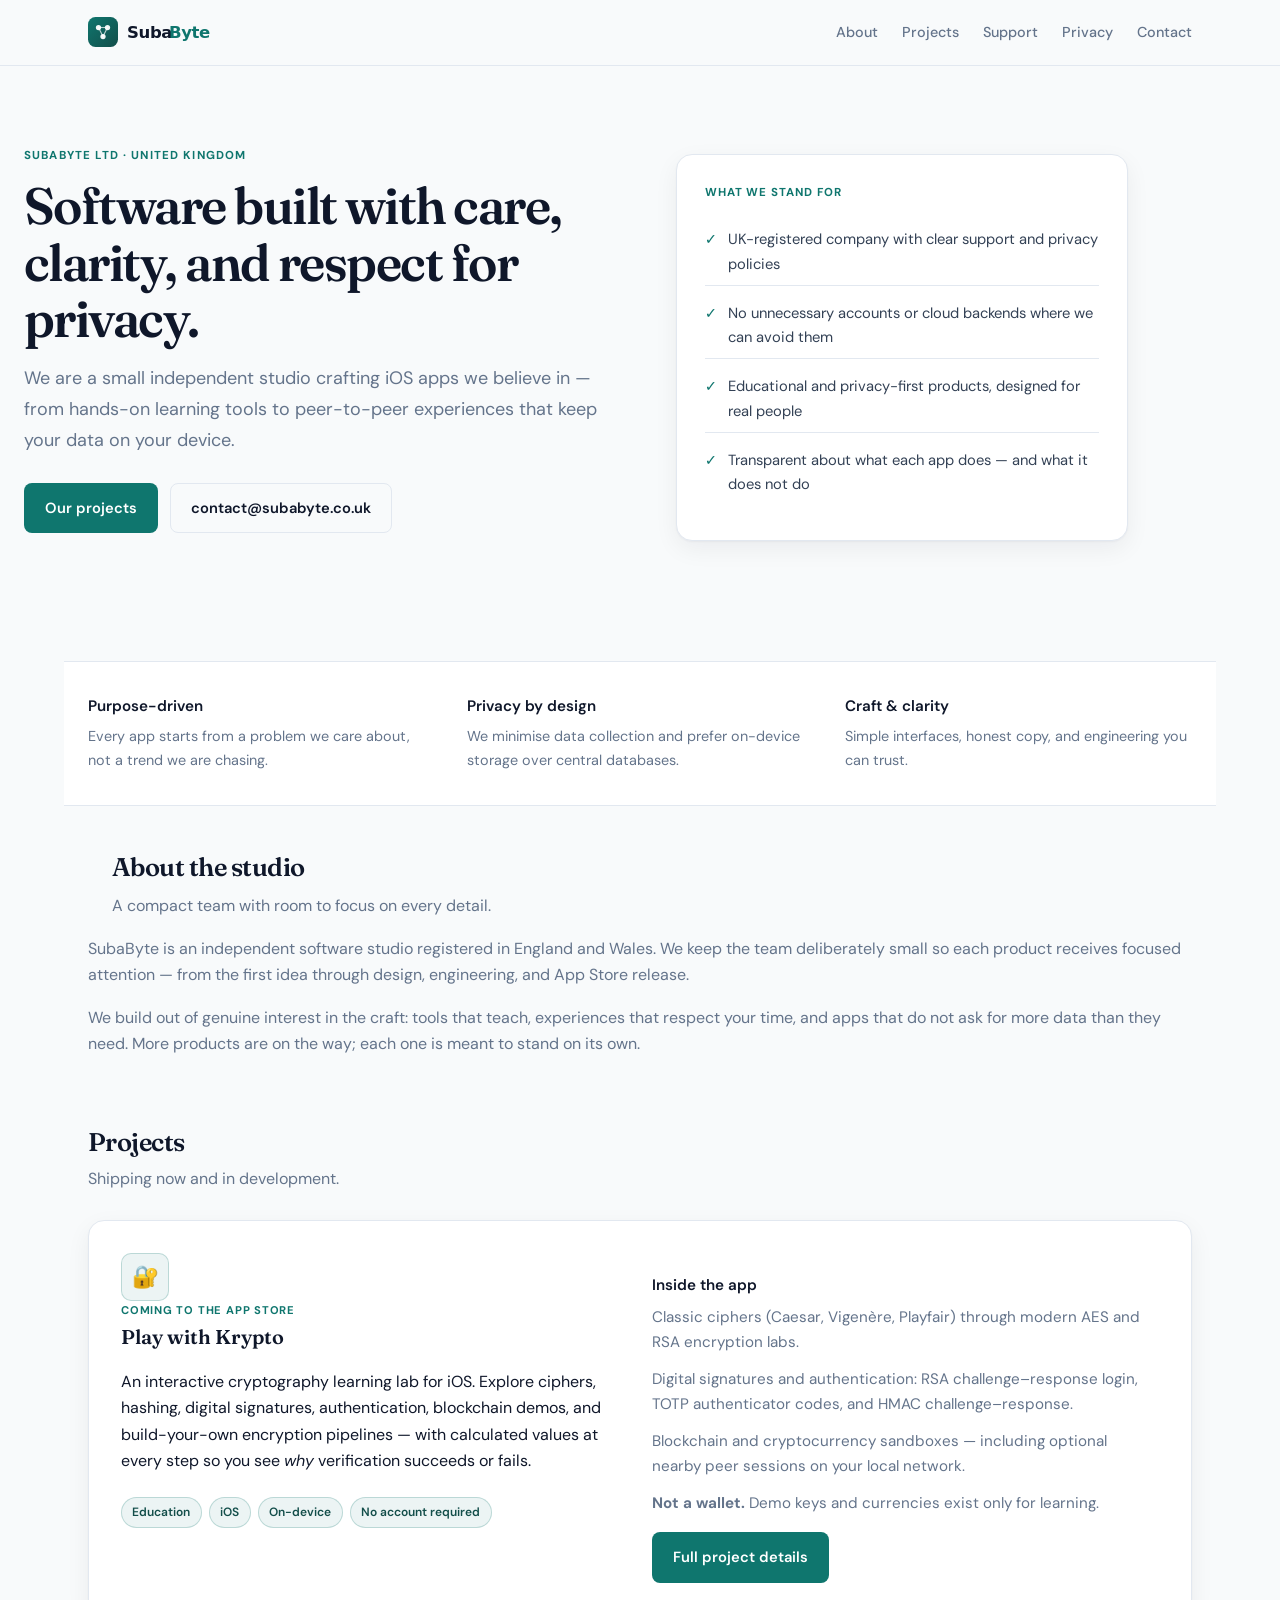
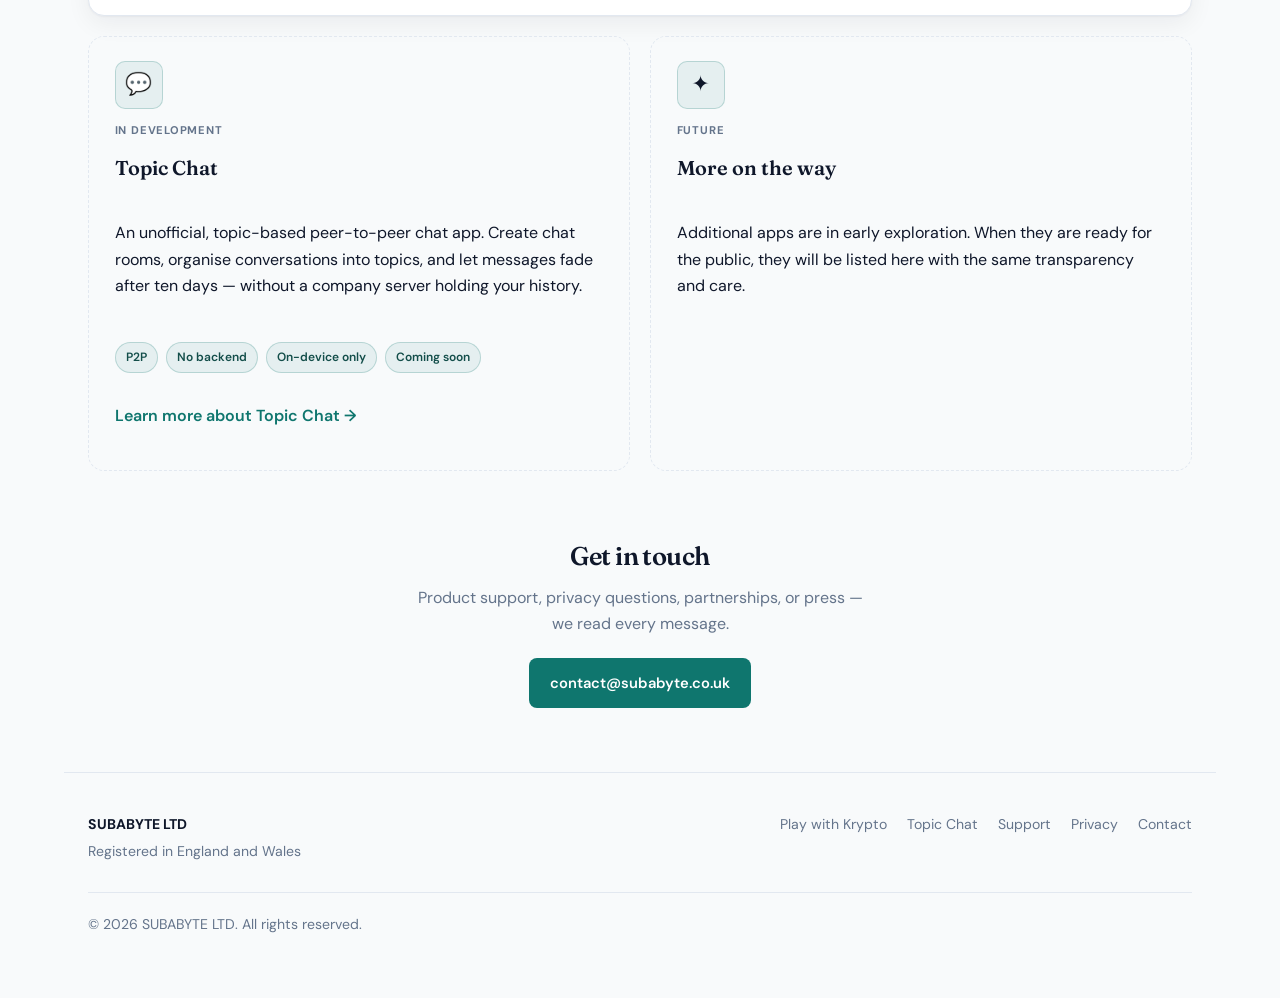
==== index.html @ 20b2b198 "Refresh SubaByte site with logo, template, and project pages. Adds professional branding, expanded P" ====
<!DOCTYPE html>
<html lang="en-GB">
<head>
  <meta charset="utf-8">
  <meta name="viewport" content="width=device-width, initial-scale=1">
  <title>SubaByte — Independent software studio</title>
  <meta name="description" content="SubaByte LTD builds thoughtful iOS apps from the UK — educational cryptography, privacy-first chat, and more.">
  <link rel="icon" href="assets/logo-mark.svg" type="image/svg+xml">
  <link rel="preconnect" href="https://fonts.googleapis.com">
  <link rel="preconnect" href="https://fonts.gstatic.com" crossorigin>
  <link href="https://fonts.googleapis.com/css2?family=DM+Sans:ital,opsz,wght@0,9..40,400;0,9..40,500;0,9..40,600;0,9..40,700;1,9..40,400&family=Fraunces:opsz,wght@9..144,500;9..144,600;9..144,700&display=swap" rel="stylesheet">
  <link rel="stylesheet" href="styles.css">
</head>
<body>
  <header class="site-header">
    <div class="site-header__inner">
      <a class="brand" href="index.html">
        <img src="assets/logo.svg" alt="SubaByte" width="168" height="40">
      </a>
      <nav>
        <a href="#about">About</a>
        <a href="#projects">Projects</a>
        <a href="support.html">Support</a>
        <a href="privacy.html">Privacy</a>
        <a href="mailto:contact@subabyte.co.uk">Contact</a>
      </nav>
    </div>
  </header>

  <main>
    <section class="company-hero">
      <div>
        <p class="eyebrow">SUBABYTE LTD · United Kingdom</p>
        <h1>Software built with care, clarity, and respect for privacy.</h1>
        <p class="lede">
          We are a small independent studio crafting iOS apps we believe in —
          from hands-on learning tools to peer-to-peer experiences that keep
          your data on your device.
        </p>
        <p class="cta-row">
          <a class="button" href="#projects">Our projects</a>
          <a class="button ghost" href="mailto:contact@subabyte.co.uk">contact@subabyte.co.uk</a>
        </p>
      </div>
      <aside class="hero-panel" aria-label="Why SubaByte">
        <p class="hero-panel__title">What we stand for</p>
        <ul class="trust-list">
          <li>UK-registered company with clear support and privacy policies</li>
          <li>No unnecessary accounts or cloud backends where we can avoid them</li>
          <li>Educational and privacy-first products, designed for real people</li>
          <li>Transparent about what each app does — and what it does not do</li>
        </ul>
      </aside>
    </section>

    <section class="values-strip" aria-label="Studio values">
      <div class="value-item">
        <h3>Purpose-driven</h3>
        <p>Every app starts from a problem we care about, not a trend we are chasing.</p>
      </div>
      <div class="value-item">
        <h3>Privacy by design</h3>
        <p>We minimise data collection and prefer on-device storage over central databases.</p>
      </div>
      <div class="value-item">
        <h3>Craft &amp; clarity</h3>
        <p>Simple interfaces, honest copy, and engineering you can trust.</p>
      </div>
    </section>

    <section class="section section--wide" id="about" aria-labelledby="about-heading">
      <div class="section-heading">
        <h2 id="about-heading">About the studio</h2>
        <p class="section-intro">A compact team with room to focus on every detail.</p>
      </div>
      <p>
        SubaByte is an independent software studio registered in England and Wales.
        We keep the team deliberately small so each product receives focused attention —
        from the first idea through design, engineering, and App Store release.
      </p>
      <p>
        We build out of genuine interest in the craft: tools that teach, experiences that
        respect your time, and apps that do not ask for more data than they need.
        More products are on the way; each one is meant to stand on its own.
      </p>
    </section>

    <section id="projects" aria-labelledby="projects-heading">
      <div class="section-heading" style="padding-top: 2.5rem;">
        <h2 id="projects-heading">Projects</h2>
        <p class="section-intro">Shipping now and in development.</p>
      </div>

      <div class="project-grid">
        <article class="project project--featured">
          <div>
            <div class="project-icon" aria-hidden="true">🔐</div>
            <p class="project-status">Coming to the App Store</p>
            <h3>Play with Krypto</h3>
            <p>
              An interactive cryptography learning lab for iOS. Explore ciphers, hashing,
              digital signatures, authentication, blockchain demos, and build-your-own
              encryption pipelines — with calculated values at every step so you see
              <em>why</em> verification succeeds or fails.
            </p>
            <ul class="feature-tags">
              <li>Education</li>
              <li>iOS</li>
              <li>On-device</li>
              <li>No account required</li>
            </ul>
          </div>
          <div class="project-copy">
            <h4>Inside the app</h4>
            <p>Classic ciphers (Caesar, Vigenère, Playfair) through modern AES and RSA encryption labs.</p>
            <p>Digital signatures and authentication: RSA challenge–response login, TOTP authenticator codes, and HMAC challenge–response.</p>
            <p>Blockchain and cryptocurrency sandboxes — including optional nearby peer sessions on your local network.</p>
            <p><strong>Not a wallet.</strong> Demo keys and currencies exist only for learning.</p>
            <p class="cta-row" style="margin-top: 1rem;">
              <a class="button" href="play-with-krypto.html">Full project details</a>
            </p>
          </div>
        </article>

        <article class="project project-soon">
          <div class="project-icon" aria-hidden="true">💬</div>
          <p class="project-status">In development</p>
          <h3>Topic Chat</h3>
          <p>
            An unofficial, topic-based peer-to-peer chat app. Create chat rooms, organise
            conversations into topics, and let messages fade after ten days — without a
            company server holding your history.
          </p>
          <ul class="feature-tags">
            <li>P2P</li>
            <li>No backend</li>
            <li>On-device only</li>
            <li>Coming soon</li>
          </ul>
          <p style="margin-top: 0.75rem;">
            <a class="text-link" href="topic-chat.html">Learn more about Topic Chat →</a>
          </p>
        </article>

        <article class="project project-soon">
          <div class="project-icon" aria-hidden="true">✦</div>
          <p class="project-status">Future</p>
          <h3>More on the way</h3>
          <p>
            Additional apps are in early exploration. When they are ready for the public,
            they will be listed here with the same transparency and care.
          </p>
        </article>
      </div>
    </section>

    <section class="contact-band" aria-labelledby="contact-heading">
      <h2 id="contact-heading">Get in touch</h2>
      <p>
        Product support, privacy questions, partnerships, or press —
        we read every message.
      </p>
      <a class="button" href="mailto:contact@subabyte.co.uk">contact@subabyte.co.uk</a>
    </section>
  </main>

  <footer class="site-footer">
    <div class="footer-brand">
      <strong>SUBABYTE LTD</strong>
      <span>Registered in England and Wales</span>
    </div>
    <div class="footer-links">
      <a href="play-with-krypto.html">Play with Krypto</a>
      <a href="topic-chat.html">Topic Chat</a>
      <a href="support.html">Support</a>
      <a href="privacy.html">Privacy</a>
      <a href="mailto:contact@subabyte.co.uk">Contact</a>
    </div>
    <p class="footer-copy">© <span id="year"></span> SUBABYTE LTD. All rights reserved.</p>
  </footer>
  <script>document.getElementById("year").textContent = new Date().getFullYear();</script>
</body>
</html>
---- styles.css ----
/* SubaByte LTD — company site */
:root {
  --bg: #f8fafb;
  --bg-elevated: #ffffff;
  --ink: #0f172a;
  --ink-soft: #334155;
  --muted: #64748b;
  --accent: #0f766e;
  --accent-dark: #134e4a;
  --accent-soft: rgba(15, 118, 110, 0.08);
  --accent-border: rgba(15, 118, 110, 0.22);
  --line: #e2e8f0;
  --shadow: 0 1px 2px rgba(15, 23, 42, 0.04), 0 8px 24px rgba(15, 23, 42, 0.06);
  --shadow-lg: 0 4px 6px rgba(15, 23, 42, 0.04), 0 20px 40px rgba(15, 23, 42, 0.08);
  --max: 44rem;
  --wide: 72rem;
  --radius: 12px;
  --radius-lg: 16px;
  --sans: "DM Sans", "Segoe UI", system-ui, sans-serif;
  --serif: "Fraunces", Georgia, "Times New Roman", serif;
}

* { box-sizing: border-box; }
html { scroll-behavior: smooth; }

body {
  margin: 0;
  font-family: var(--sans);
  background: var(--bg);
  color: var(--ink);
  line-height: 1.65;
  min-height: 100vh;
  -webkit-font-smoothing: antialiased;
}

a { color: var(--accent); text-decoration: none; }
a:hover { text-decoration: underline; text-underline-offset: 0.18em; }

/* Header */
.site-header {
  position: sticky;
  top: 0;
  z-index: 100;
  background: rgba(248, 250, 251, 0.92);
  backdrop-filter: blur(12px);
  border-bottom: 1px solid var(--line);
}

.site-header__inner {
  max-width: var(--wide);
  margin: 0 auto;
  padding: 0.9rem 1.5rem;
  display: flex;
  align-items: center;
  justify-content: space-between;
  gap: 1rem;
}

.brand {
  display: flex;
  align-items: center;
  gap: 0.65rem;
  text-decoration: none;
  color: var(--ink);
}

.brand:hover { text-decoration: none; }

.brand img,
.brand svg {
  height: 36px;
  width: auto;
  display: block;
}

.brand--compact img { height: 32px; }

nav {
  display: flex;
  flex-wrap: wrap;
  justify-content: flex-end;
  align-items: center;
  gap: 0.25rem 1.5rem;
}

nav a {
  color: var(--muted);
  font-size: 0.9rem;
  font-weight: 500;
  text-decoration: none;
}

nav a:hover,
nav a[aria-current="page"] {
  color: var(--ink);
}

/* Layout */
.hero,
.page,
.section {
  max-width: var(--max);
  margin: 0 auto;
  padding: 2.5rem 1.5rem 0.5rem;
}

.section--wide {
  max-width: var(--wide);
}

.company-hero {
  max-width: var(--wide);
  padding: 4rem 1.5rem 3rem;
  display: grid;
  grid-template-columns: 1fr;
  gap: 2.5rem;
  align-items: center;
}

@media (min-width: 900px) {
  .company-hero {
    grid-template-columns: 1.15fr 0.85fr;
    padding-top: 5rem;
    padding-bottom: 4rem;
  }
}

.hero-panel {
  background: var(--bg-elevated);
  border: 1px solid var(--line);
  border-radius: var(--radius-lg);
  padding: 1.75rem;
  box-shadow: var(--shadow);
}

.hero-panel__title {
  font-size: 0.72rem;
  font-weight: 700;
  letter-spacing: 0.08em;
  text-transform: uppercase;
  color: var(--accent);
  margin: 0 0 1rem;
}

.trust-list {
  list-style: none;
  padding: 0;
  margin: 0;
}

.trust-list li {
  display: flex;
  align-items: flex-start;
  gap: 0.65rem;
  padding: 0.55rem 0;
  border-bottom: 1px solid var(--line);
  color: var(--ink-soft);
  font-size: 0.92rem;
}

.trust-list li:last-child { border-bottom: none; }

.trust-list li::before {
  content: "✓";
  color: var(--accent);
  font-weight: 700;
  flex-shrink: 0;
}

.eyebrow {
  text-transform: uppercase;
  letter-spacing: 0.1em;
  font-size: 0.72rem;
  color: var(--accent);
  font-weight: 700;
  margin: 0 0 0.85rem;
}

h1 {
  font-family: var(--serif);
  font-size: clamp(2.2rem, 5vw, 3.2rem);
  font-weight: 600;
  line-height: 1.1;
  letter-spacing: -0.03em;
  margin: 0 0 1rem;
  color: var(--ink);
}

h2 {
  font-family: var(--serif);
  font-size: 1.6rem;
  font-weight: 600;
  margin: 0 0 0.85rem;
  letter-spacing: -0.02em;
}

h3 {
  font-family: var(--serif);
  font-size: 1.25rem;
  font-weight: 600;
  margin: 0 0 0.5rem;
}

h4 {
  font-size: 0.95rem;
  font-weight: 600;
  margin: 1.25rem 0 0.4rem;
  color: var(--ink);
}

.lede,
.section p,
.page p,
.section-intro {
  color: var(--muted);
}

.lede {
  font-size: 1.125rem;
  max-width: 36rem;
  margin: 0;
  line-height: 1.7;
}

.section p { margin: 0 0 1rem; }
.section-intro { margin: -0.2rem 0 1.75rem; }

.section-heading {
  max-width: var(--wide);
  margin: 0 auto;
  padding: 0 1.5rem;
}

.section-heading h2 { margin-bottom: 0.35rem; }

/* Buttons */
.cta-row {
  display: flex;
  flex-wrap: wrap;
  gap: 0.75rem;
  margin-top: 1.75rem;
}

.button {
  display: inline-flex;
  align-items: center;
  justify-content: center;
  padding: 0.75rem 1.25rem;
  border-radius: 8px;
  background: var(--accent);
  color: #fff;
  font-weight: 600;
  font-size: 0.92rem;
  text-decoration: none;
  border: 1px solid transparent;
  transition: background 0.15s ease, transform 0.15s ease;
}

.button:hover {
  text-decoration: none;
  background: var(--accent-dark);
}

.button.ghost {
  background: transparent;
  color: var(--ink);
  border-color: var(--line);
}

.button.ghost:hover {
  background: var(--bg-elevated);
  border-color: var(--muted);
}

.text-link {
  font-weight: 600;
  color: var(--accent);
}

/* Project cards */
.project-grid {
  max-width: var(--wide);
  margin: 0 auto;
  padding: 0 1.5rem 1rem;
  display: grid;
  gap: 1.25rem;
}

@media (min-width: 768px) {
  .project-grid {
    grid-template-columns: repeat(2, 1fr);
  }

  .project-grid .project--featured {
    grid-column: 1 / -1;
  }
}

.project {
  background: var(--bg-elevated);
  border: 1px solid var(--line);
  border-radius: var(--radius-lg);
  padding: 1.5rem 1.6rem;
  box-shadow: var(--shadow);
  display: flex;
  flex-direction: column;
  gap: 0.75rem;
}

.project--featured {
  display: grid;
  gap: 1.5rem;
}

@media (min-width: 768px) {
  .project--featured {
    grid-template-columns: 1fr 1fr;
    padding: 2rem;
  }
}

.project-soon {
  border-style: dashed;
  background: transparent;
  box-shadow: none;
}

.project-icon {
  width: 48px;
  height: 48px;
  border-radius: 10px;
  display: flex;
  align-items: center;
  justify-content: center;
  font-size: 1.35rem;
  background: var(--accent-soft);
  border: 1px solid var(--accent-border);
}

.project-status {
  margin: 0;
  font-size: 0.7rem;
  font-weight: 700;
  letter-spacing: 0.07em;
  text-transform: uppercase;
  color: var(--accent);
}

.project-soon .project-status { color: var(--muted); }

.project-copy p {
  margin: 0 0 0.75rem;
  color: var(--muted);
  font-size: 0.95rem;
}

.project-copy p:last-child { margin-bottom: 0; }

.feature-tags {
  display: flex;
  flex-wrap: wrap;
  gap: 0.45rem;
  margin: 0.5rem 0 0;
  padding: 0;
  list-style: none;
}

.feature-tags li {
  font-size: 0.75rem;
  font-weight: 600;
  padding: 0.3rem 0.65rem;
  border-radius: 999px;
  background: var(--accent-soft);
  color: var(--accent-dark);
  border: 1px solid var(--accent-border);
}

/* Values strip */
.values-strip {
  max-width: var(--wide);
  margin: 3rem auto 0;
  padding: 2rem 1.5rem;
  display: grid;
  gap: 1.25rem;
  border-top: 1px solid var(--line);
  border-bottom: 1px solid var(--line);
  background: var(--bg-elevated);
}

@media (min-width: 768px) {
  .values-strip {
    grid-template-columns: repeat(3, 1fr);
    gap: 2rem;
  }
}

.value-item h3 {
  font-family: var(--sans);
  font-size: 0.95rem;
  margin-bottom: 0.35rem;
}

.value-item p {
  margin: 0;
  font-size: 0.9rem;
  color: var(--muted);
}

/* Contact */
.contact-band {
  max-width: var(--wide);
  margin: 0 auto;
  padding: 3rem 1.5rem 4rem;
  text-align: center;
}

.contact-band h2 { margin-bottom: 0.5rem; }

.contact-band p {
  color: var(--muted);
  max-width: 28rem;
  margin: 0 auto 1.25rem;
}

/* Cards & content */
.card {
  margin: 1.25rem 0;
  padding: 1.35rem 1.5rem;
  background: var(--bg-elevated);
  border: 1px solid var(--line);
  border-radius: var(--radius);
  box-shadow: var(--shadow);
}

.card strong { color: var(--ink); }
.card p { color: var(--muted); margin: 0.35rem 0; }

.card-grid {
  display: grid;
  gap: 1rem;
  margin: 1.5rem 0;
}

@media (min-width: 600px) {
  .card-grid { grid-template-columns: repeat(2, 1fr); }
}

.info-card {
  padding: 1.15rem 1.25rem;
  background: var(--bg);
  border: 1px solid var(--line);
  border-radius: var(--radius);
}

.info-card h4 {
  margin: 0 0 0.35rem;
  font-size: 0.88rem;
}

.info-card p {
  margin: 0;
  font-size: 0.88rem;
  color: var(--muted);
}

table {
  width: 100%;
  border-collapse: collapse;
  margin: 1rem 0 1.5rem;
  font-size: 0.92rem;
  background: var(--bg-elevated);
  border: 1px solid var(--line);
  border-radius: var(--radius);
  overflow: hidden;
}

th, td {
  text-align: left;
  padding: 0.75rem 1rem;
  border-bottom: 1px solid var(--line);
  vertical-align: top;
  color: var(--muted);
}

th {
  color: var(--ink);
  font-weight: 600;
  background: var(--bg);
  font-size: 0.82rem;
  text-transform: uppercase;
  letter-spacing: 0.04em;
}

tr:last-child td { border-bottom: none; }

ul, ol { padding-left: 1.25rem; color: var(--muted); }
li { margin: 0.4rem 0; }

.meta {
  font-size: 0.88rem;
  color: var(--muted);
  margin-bottom: 2rem;
  padding-bottom: 1.5rem;
  border-bottom: 1px solid var(--line);
}

.note {
  font-size: 0.92rem;
  background: var(--accent-soft);
  border: 1px solid var(--accent-border);
  border-left: 4px solid var(--accent);
  border-radius: 0 var(--radius) var(--radius) 0;
  padding: 1rem 1.15rem;
  margin: 1.5rem 0;
  color: var(--ink-soft);
}

.note strong { color: var(--ink); }

.back-link {
  margin-top: 2.5rem;
  padding-top: 1.5rem;
  border-top: 1px solid var(--line);
  font-weight: 500;
}

.page-hero {
  padding-top: 3rem;
  padding-bottom: 0.5rem;
}

.project-page { padding-top: 2.5rem; padding-bottom: 3rem; }

.faq-item { margin-bottom: 1.5rem; }
.faq-item h3 {
  font-family: var(--sans);
  font-size: 1rem;
  margin-bottom: 0.35rem;
}

/* Footer */
.site-footer {
  max-width: var(--wide);
  margin: 0 auto;
  padding: 2.5rem 1.5rem 3rem;
  border-top: 1px solid var(--line);
  color: var(--muted);
  font-size: 0.88rem;
  display: grid;
  gap: 1.25rem;
}

@media (min-width: 640px) {
  .site-footer {
    grid-template-columns: 1fr auto;
    align-items: start;
  }

  .footer-copy {
    grid-column: 1 / -1;
    margin-top: 0.5rem;
    padding-top: 1.25rem;
    border-top: 1px solid var(--line);
  }
}

.footer-links {
  display: flex;
  flex-wrap: wrap;
  gap: 0.75rem 1.25rem;
}

.footer-links a { color: var(--muted); }
.footer-links a:hover { color: var(--ink); }

.footer-brand strong {
  display: block;
  color: var(--ink);
  margin-bottom: 0.25rem;
}

@media (max-width: 640px) {
  .site-header__inner {
    flex-direction: column;
    align-items: flex-start;
  }

  nav { justify-content: flex-start; }

  .company-hero {
    padding-top: 2.5rem;
  }
}
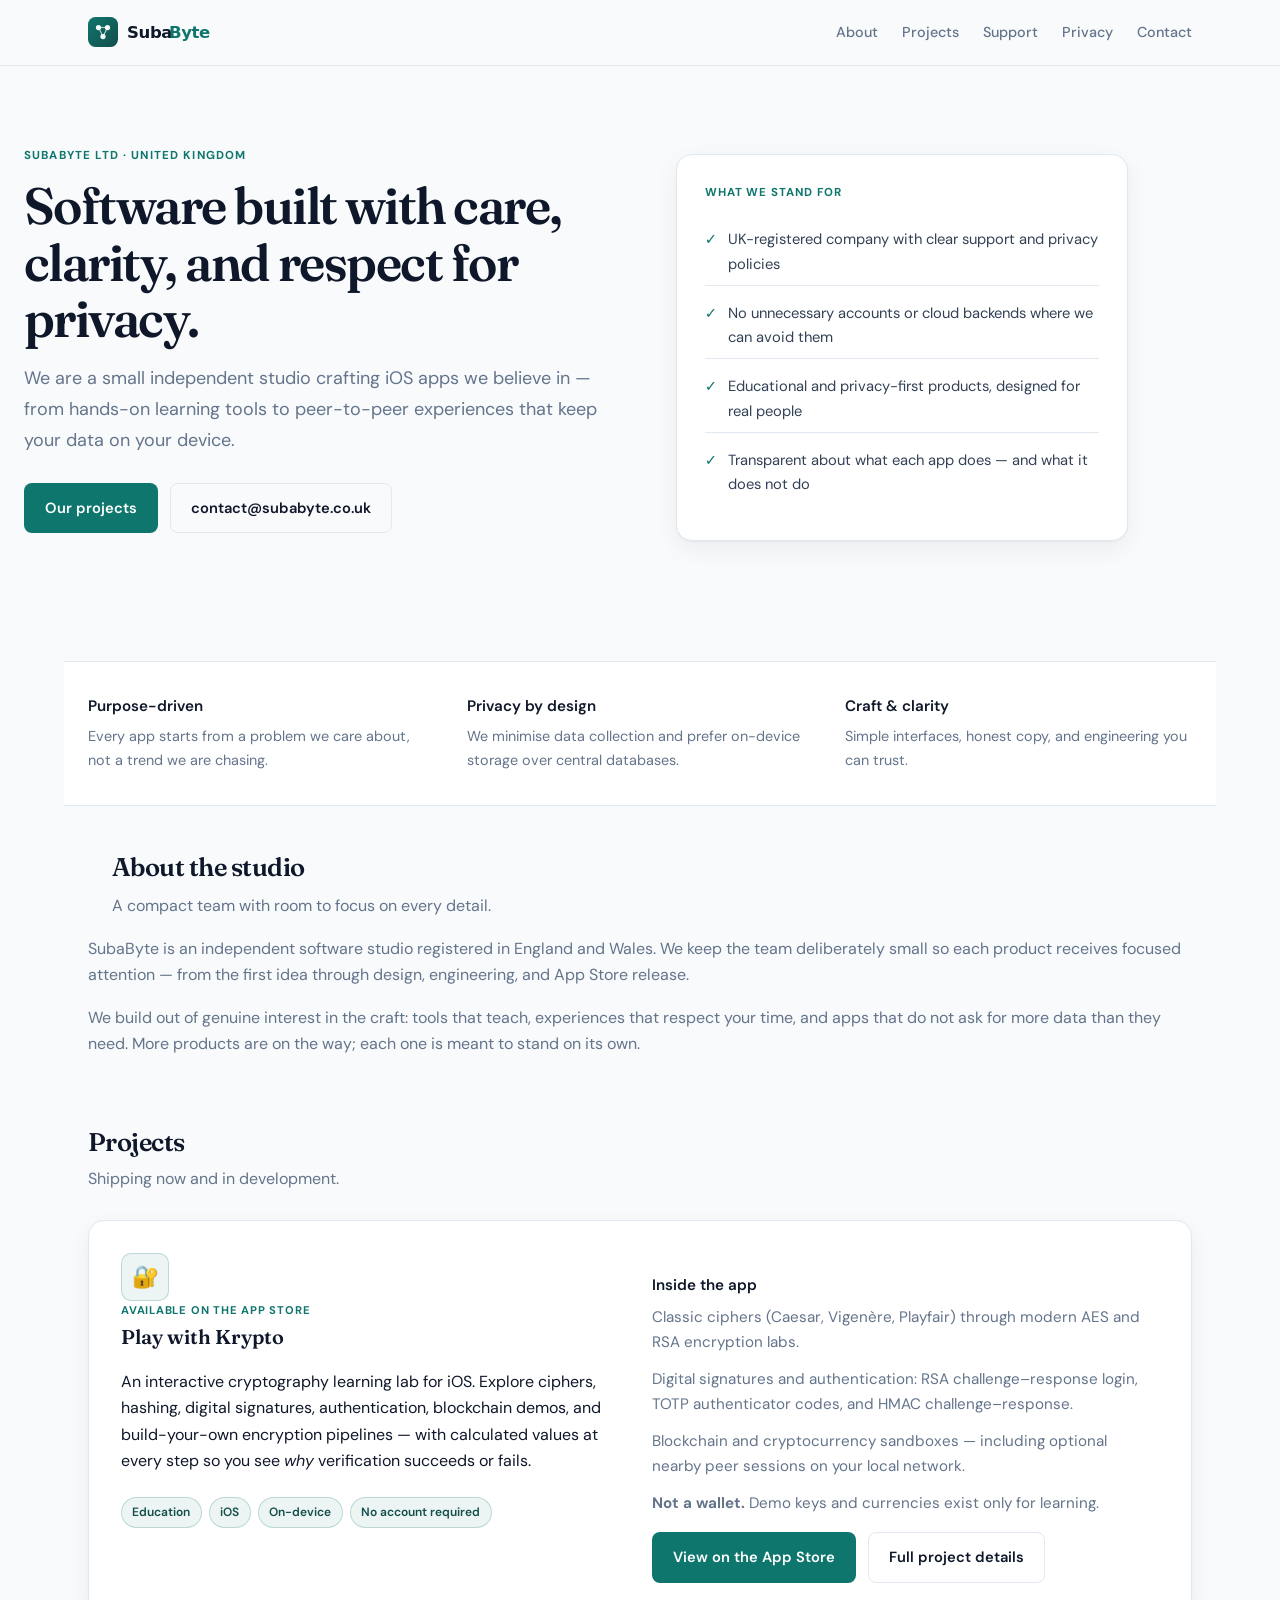
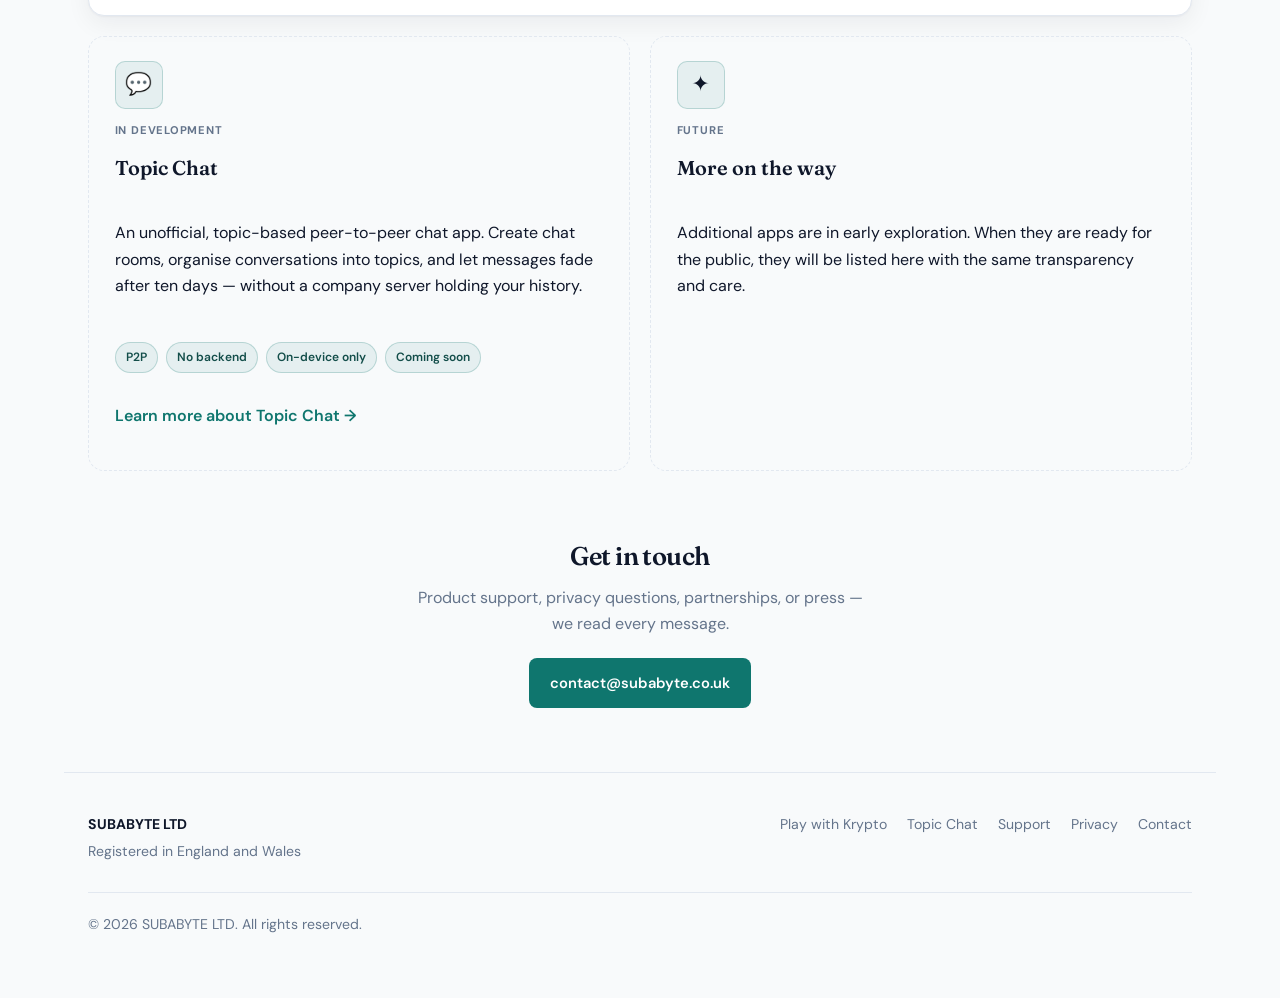
==== commit b3129b7a: "Mark Play with Krypto as live on the App Store. Co-authored-by: Cursor <cursoragent@cursor.com>" ====
--- a/index.html
+++ b/index.html
@@ -95,7 +95,7 @@
         <article class="project project--featured">
           <div>
             <div class="project-icon" aria-hidden="true">🔐</div>
-            <p class="project-status">Coming to the App Store</p>
+            <p class="project-status">Available on the App Store</p>
             <h3>Play with Krypto</h3>
             <p>
               An interactive cryptography learning lab for iOS. Explore ciphers, hashing,
@@ -117,7 +117,8 @@
             <p>Blockchain and cryptocurrency sandboxes — including optional nearby peer sessions on your local network.</p>
             <p><strong>Not a wallet.</strong> Demo keys and currencies exist only for learning.</p>
             <p class="cta-row" style="margin-top: 1rem;">
-              <a class="button" href="play-with-krypto.html">Full project details</a>
+              <a class="button" href="https://apps.apple.com/app/play-with-krypto/id6793984619" target="_blank" rel="noopener noreferrer">View on the App Store</a>
+              <a class="button ghost" href="play-with-krypto.html">Full project details</a>
             </p>
           </div>
         </article>
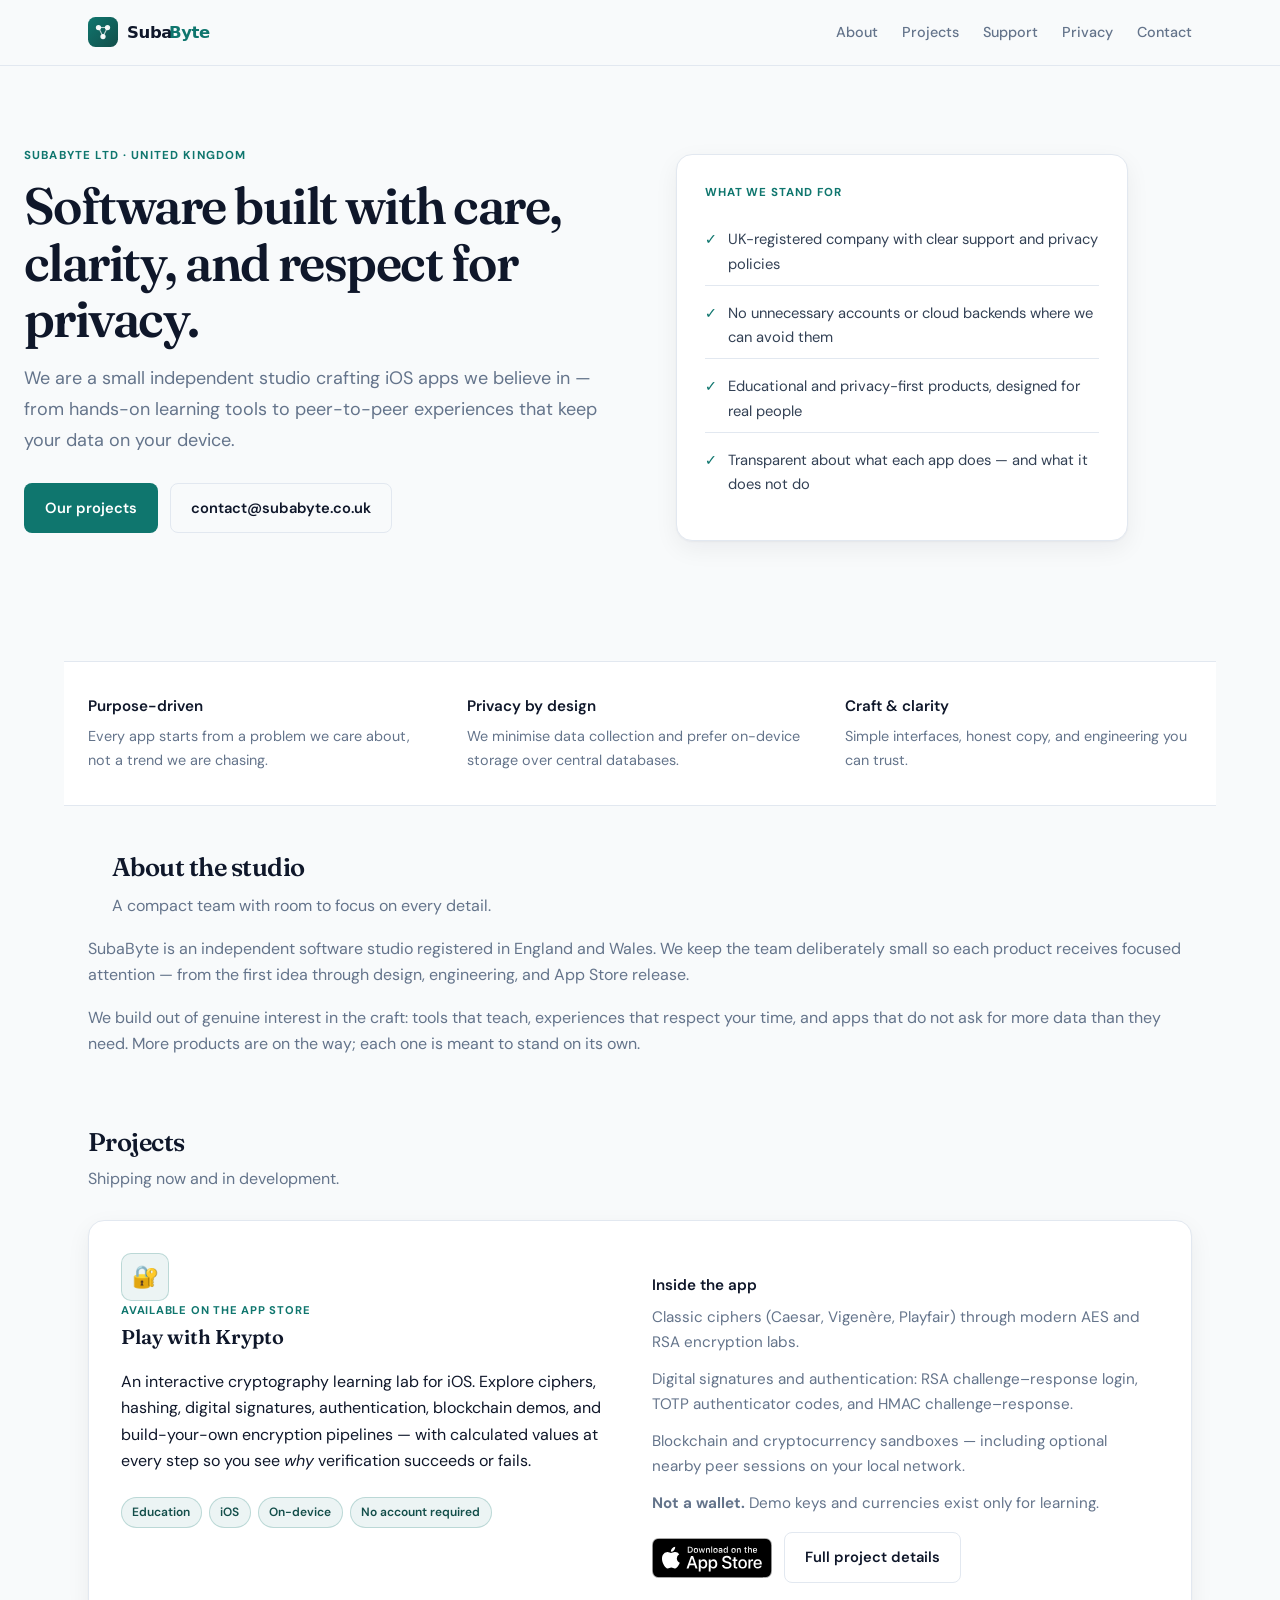
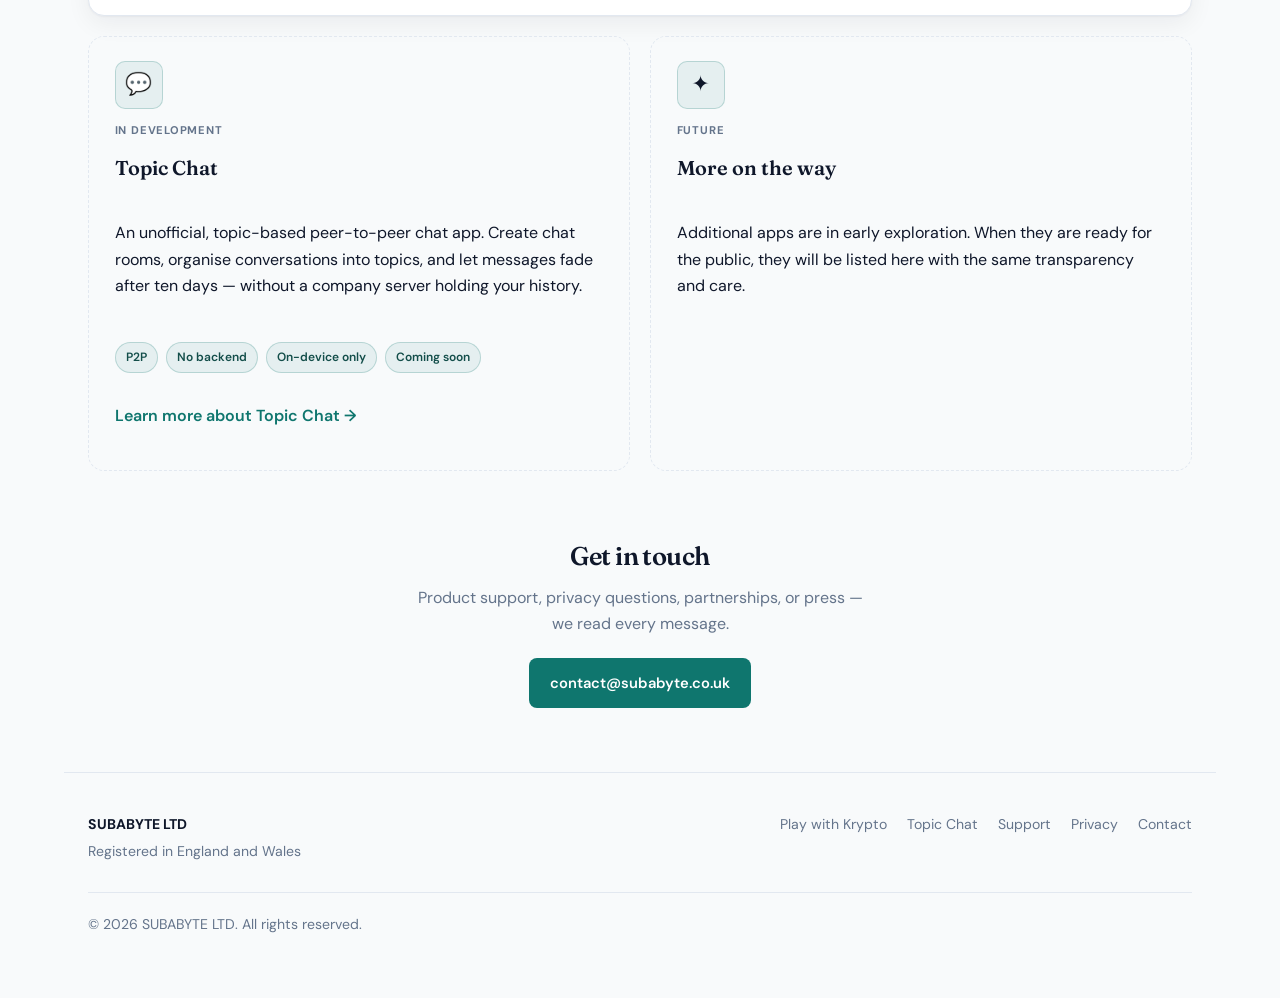
==== commit 82cf58cb: "Use the official Apple App Store badge on product CTAs. Co-authored-by: Cursor <cursoragent@cursor.c" ====
--- a/index.html
+++ b/index.html
@@ -117,7 +117,9 @@
             <p>Blockchain and cryptocurrency sandboxes — including optional nearby peer sessions on your local network.</p>
             <p><strong>Not a wallet.</strong> Demo keys and currencies exist only for learning.</p>
             <p class="cta-row" style="margin-top: 1rem;">
-              <a class="button" href="https://apps.apple.com/app/play-with-krypto/id6793984619" target="_blank" rel="noopener noreferrer">View on the App Store</a>
+              <a class="app-store-badge" href="https://apps.apple.com/app/play-with-krypto/id6793984619" target="_blank" rel="noopener noreferrer">
+                <img src="assets/download-on-the-app-store.svg" width="150" height="50" alt="Download on the App Store">
+              </a>
               <a class="button ghost" href="play-with-krypto.html">Full project details</a>
             </p>
           </div>
--- a/styles.css
+++ b/styles.css
@@ -272,6 +272,25 @@
   border-color: var(--muted);
 }
 
+/* Official Apple App Store badge — do not recolor or alter artwork */
+.app-store-badge {
+  display: inline-flex;
+  align-items: center;
+  line-height: 0;
+  text-decoration: none;
+}
+
+.app-store-badge:hover {
+  text-decoration: none;
+  opacity: 0.92;
+}
+
+.app-store-badge img {
+  display: block;
+  height: 40px;
+  width: auto;
+}
+
 .text-link {
   font-weight: 600;
   color: var(--accent);
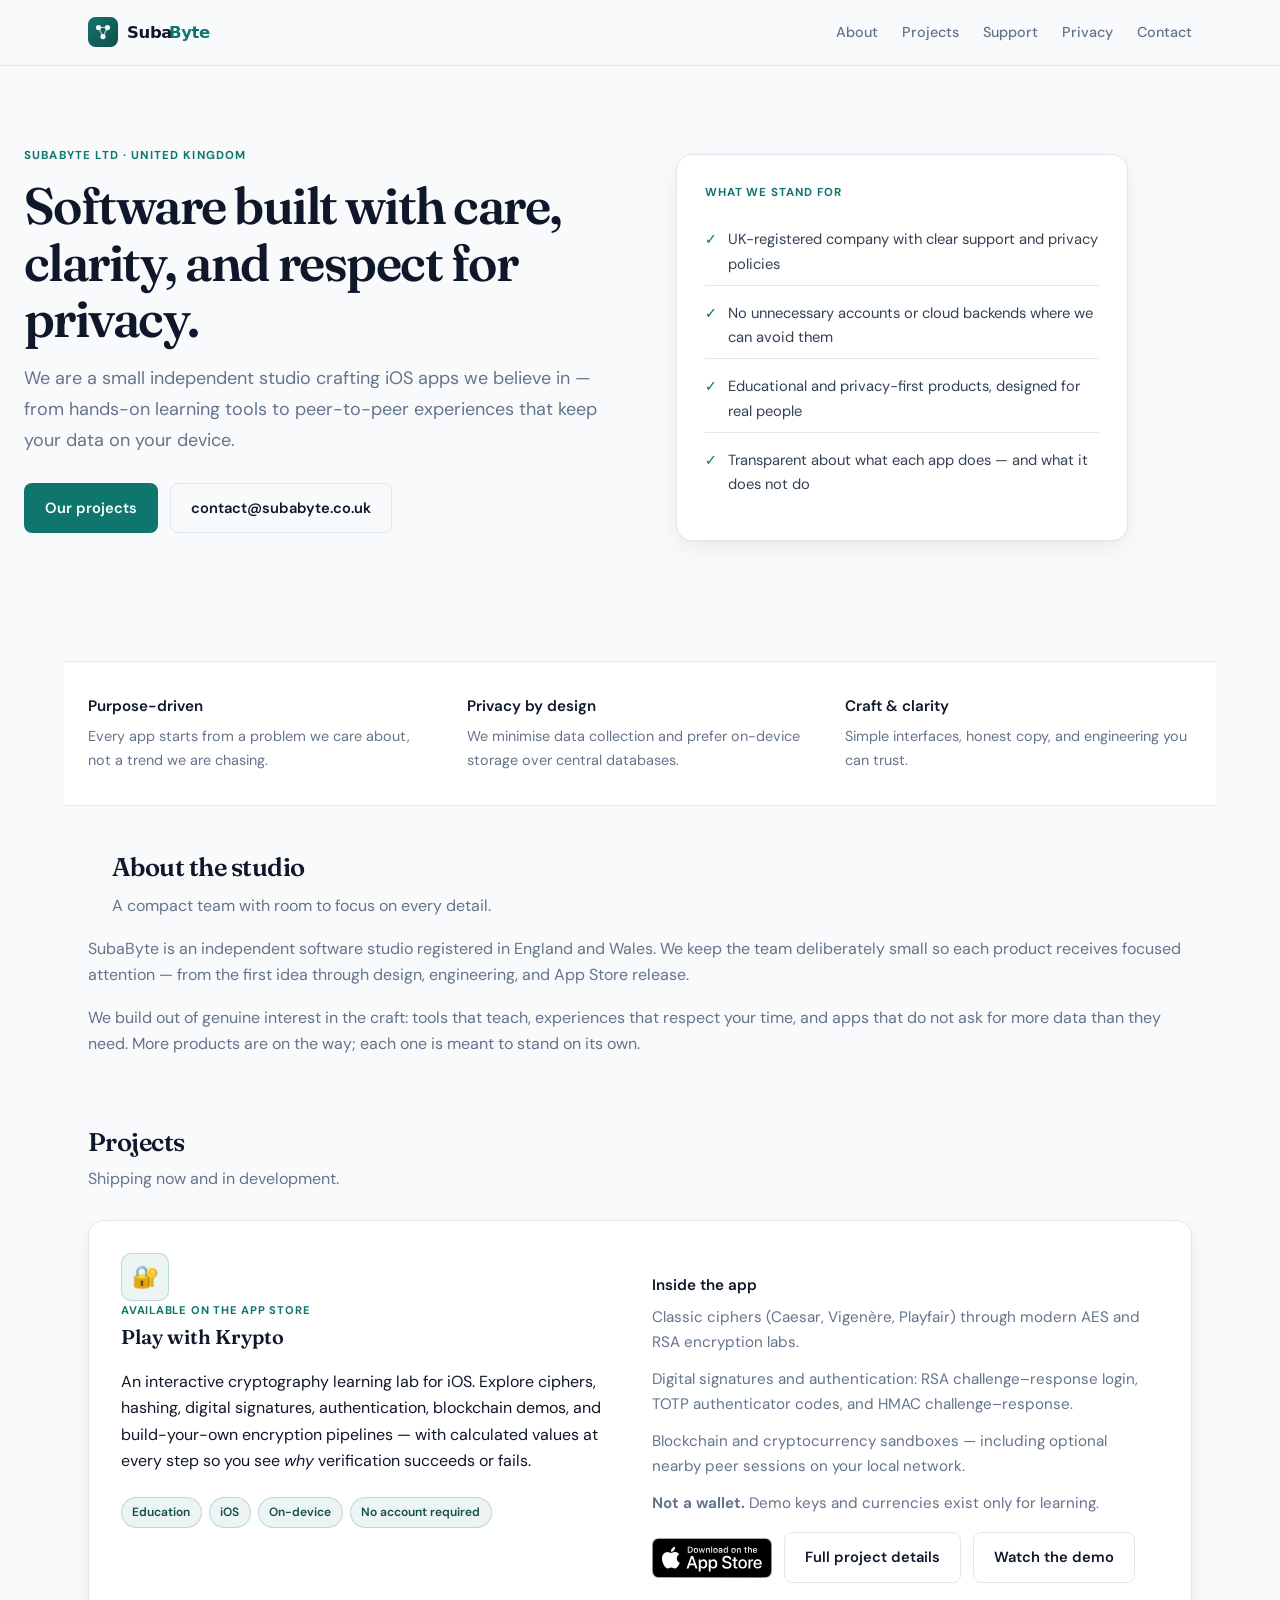
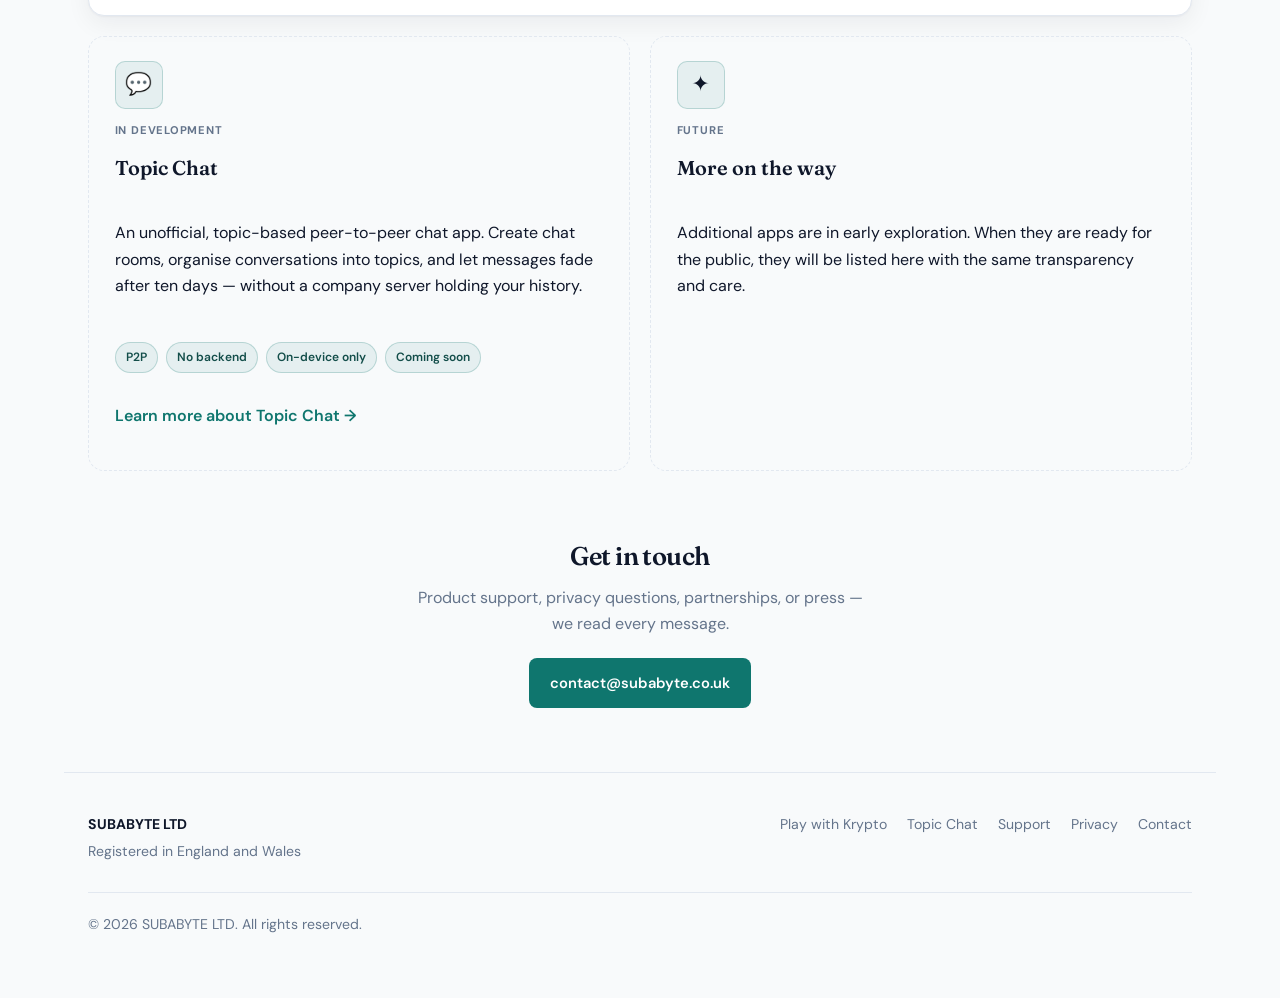
==== commit ac099526: "Add Play with Krypto promo video to the product page. Co-authored-by: Cursor <cursoragent@cursor.com" ====
--- a/index.html
+++ b/index.html
@@ -121,6 +121,7 @@
                 <img src="assets/download-on-the-app-store.svg" width="150" height="50" alt="Download on the App Store">
               </a>
               <a class="button ghost" href="play-with-krypto.html">Full project details</a>
+              <a class="button ghost" href="play-with-krypto.html#promo">Watch the demo</a>
             </p>
           </div>
         </article>
--- a/styles.css
+++ b/styles.css
@@ -550,6 +550,29 @@
 
 .project-page { padding-top: 2.5rem; padding-bottom: 3rem; }
 
+.promo-video {
+  margin: 1.75rem 0 0;
+  padding: 0;
+}
+
+.promo-video video {
+  display: block;
+  width: 100%;
+  height: auto;
+  max-width: 100%;
+  border-radius: var(--radius-lg);
+  background: #0b1220;
+  border: 1px solid var(--line);
+  box-shadow: var(--shadow-lg);
+  aspect-ratio: 16 / 9;
+}
+
+.promo-video figcaption {
+  margin-top: 0.65rem;
+  font-size: 0.9rem;
+  color: var(--muted);
+}
+
 .faq-item { margin-bottom: 1.5rem; }
 .faq-item h3 {
   font-family: var(--sans);
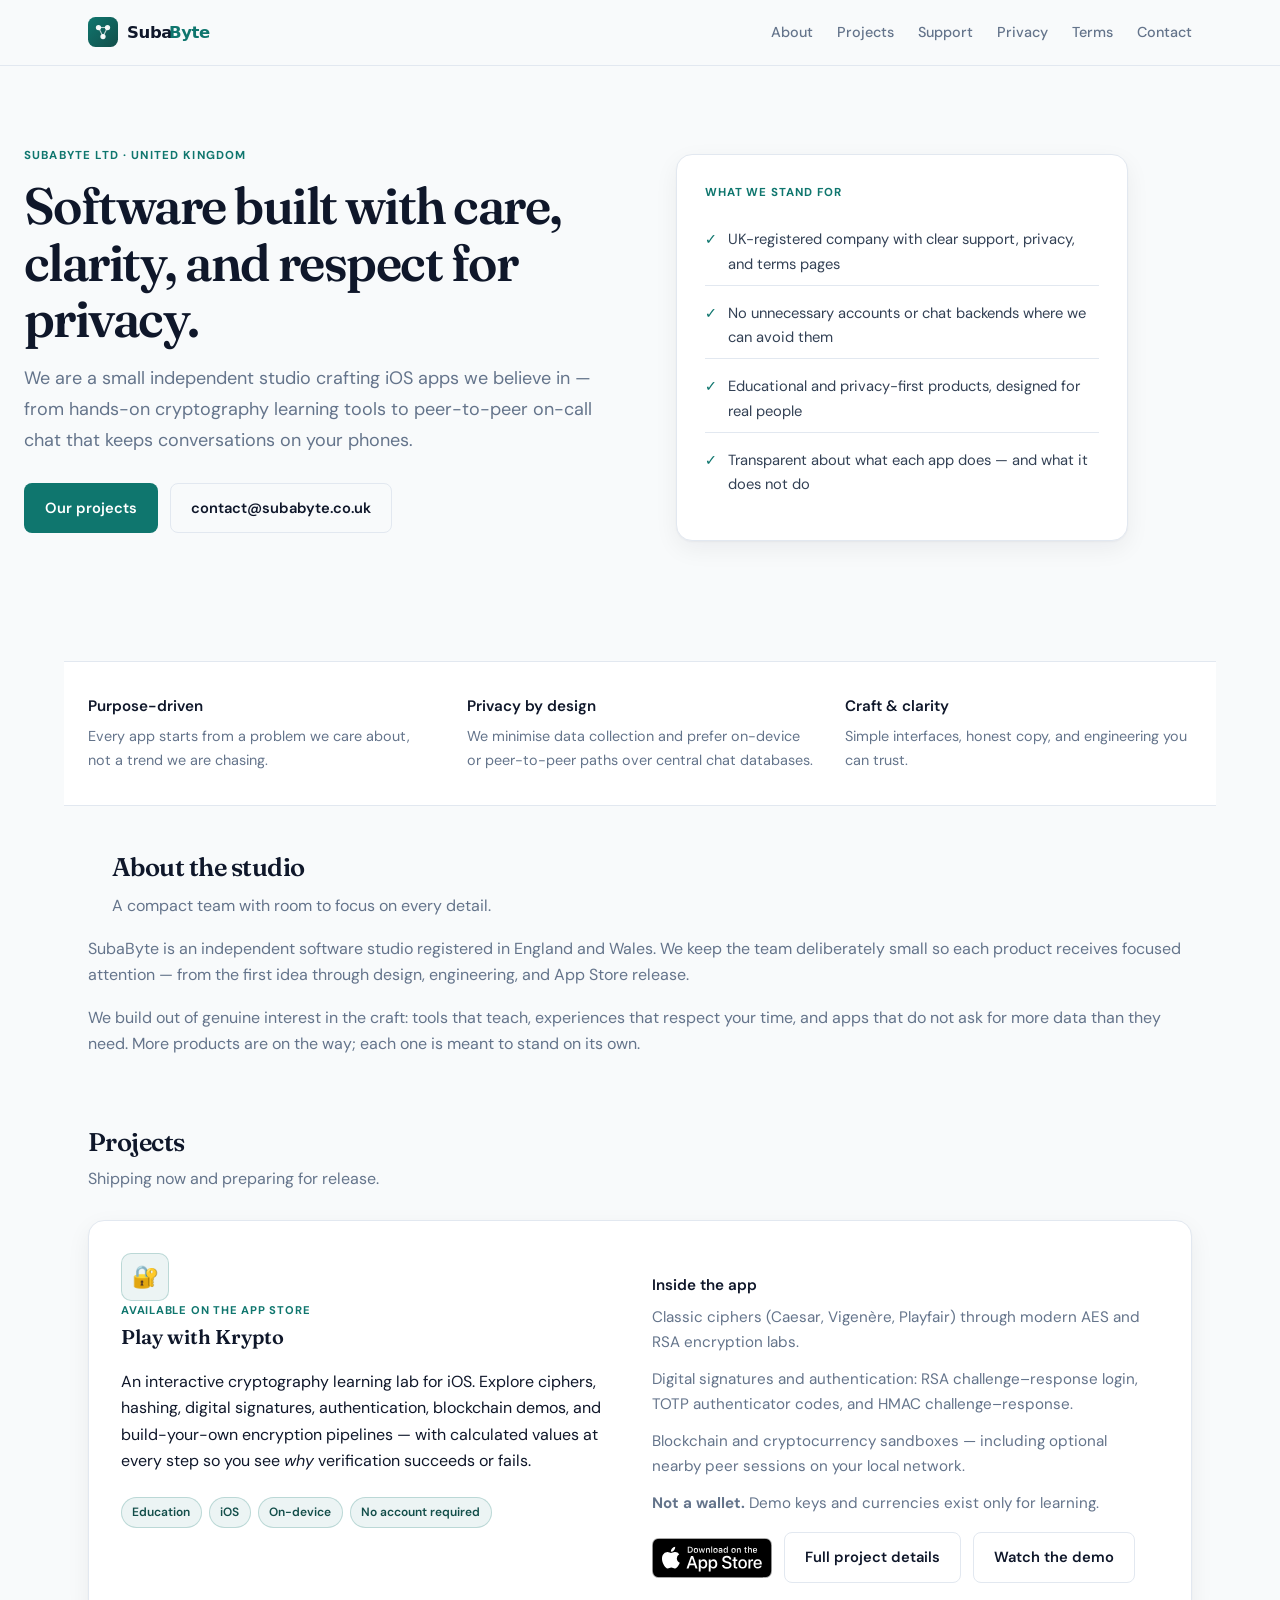
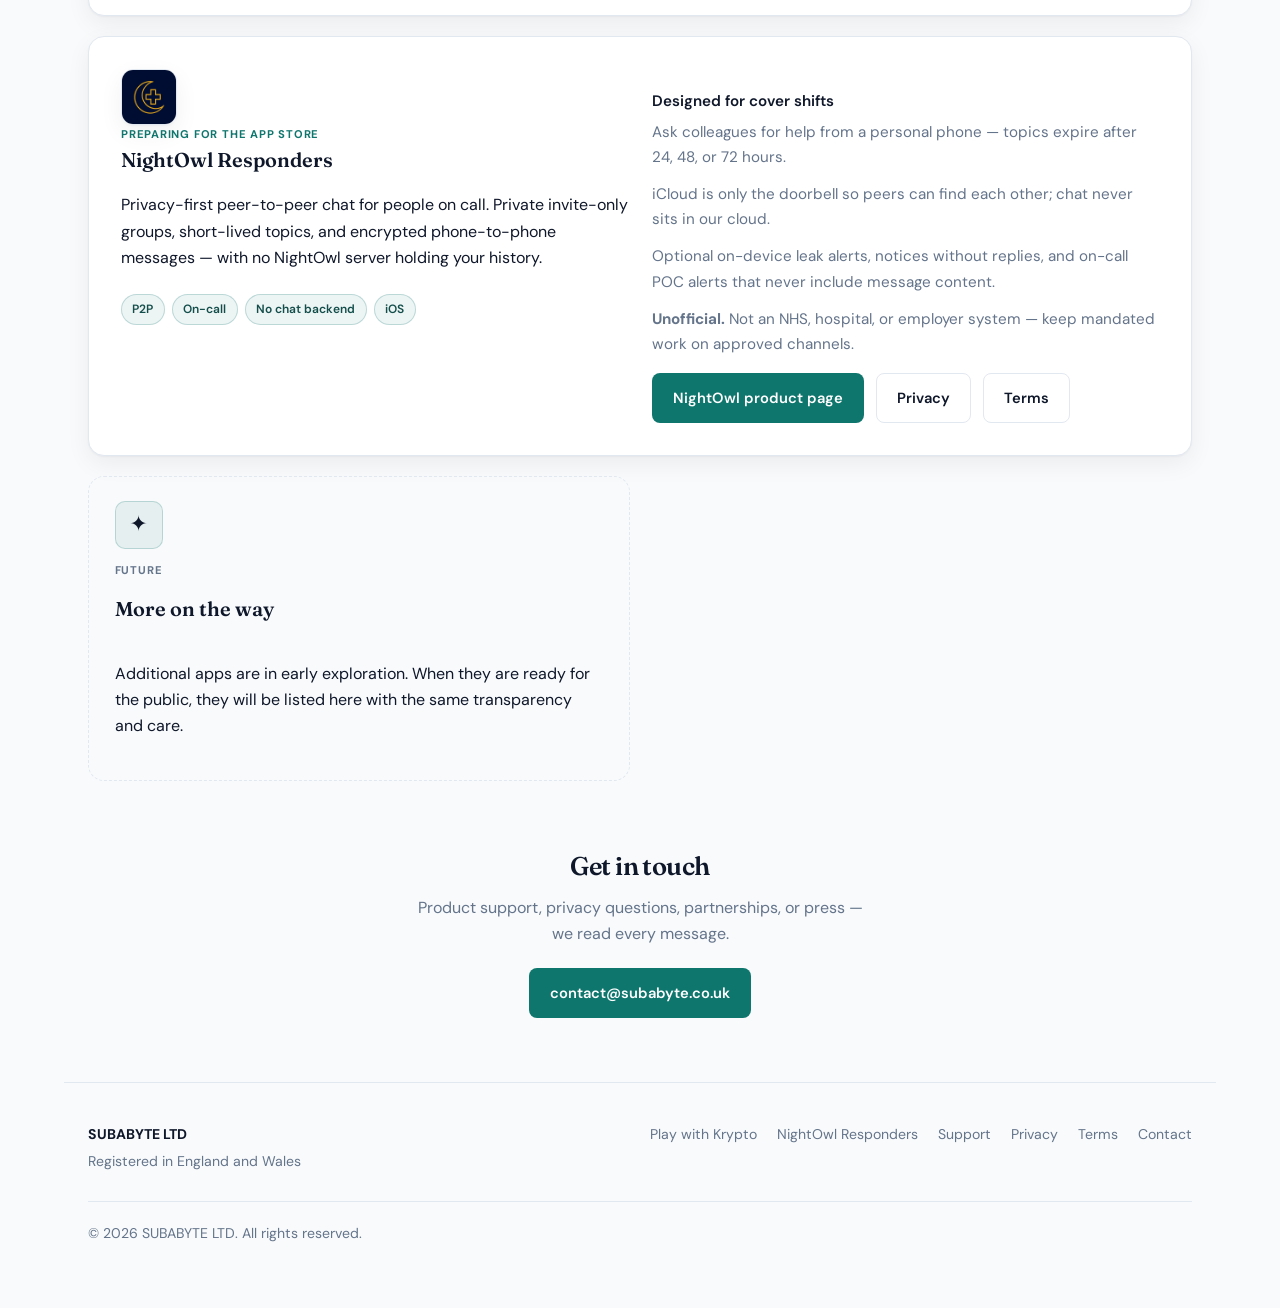
==== commit ca00fe1f: "Add NightOwl Responders product page and App Store legal URLs. Rename Topic Chat to NightOwl on the " ====
--- a/index.html
+++ b/index.html
@@ -4,7 +4,7 @@
   <meta charset="utf-8">
   <meta name="viewport" content="width=device-width, initial-scale=1">
   <title>SubaByte — Independent software studio</title>
-  <meta name="description" content="SubaByte LTD builds thoughtful iOS apps from the UK — educational cryptography, privacy-first chat, and more.">
+  <meta name="description" content="SubaByte LTD builds thoughtful iOS apps from the UK — educational cryptography, privacy-first on-call chat, and more.">
   <link rel="icon" href="assets/logo-mark.svg" type="image/svg+xml">
   <link rel="preconnect" href="https://fonts.googleapis.com">
   <link rel="preconnect" href="https://fonts.gstatic.com" crossorigin>
@@ -22,6 +22,7 @@
         <a href="#projects">Projects</a>
         <a href="support.html">Support</a>
         <a href="privacy.html">Privacy</a>
+        <a href="terms.html">Terms</a>
         <a href="mailto:contact@subabyte.co.uk">Contact</a>
       </nav>
     </div>
@@ -34,8 +35,8 @@
         <h1>Software built with care, clarity, and respect for privacy.</h1>
         <p class="lede">
           We are a small independent studio crafting iOS apps we believe in —
-          from hands-on learning tools to peer-to-peer experiences that keep
-          your data on your device.
+          from hands-on cryptography learning tools to peer-to-peer on-call chat
+          that keeps conversations on your phones.
         </p>
         <p class="cta-row">
           <a class="button" href="#projects">Our projects</a>
@@ -45,8 +46,8 @@
       <aside class="hero-panel" aria-label="Why SubaByte">
         <p class="hero-panel__title">What we stand for</p>
         <ul class="trust-list">
-          <li>UK-registered company with clear support and privacy policies</li>
-          <li>No unnecessary accounts or cloud backends where we can avoid them</li>
+          <li>UK-registered company with clear support, privacy, and terms pages</li>
+          <li>No unnecessary accounts or chat backends where we can avoid them</li>
           <li>Educational and privacy-first products, designed for real people</li>
           <li>Transparent about what each app does — and what it does not do</li>
         </ul>
@@ -60,7 +61,7 @@
       </div>
       <div class="value-item">
         <h3>Privacy by design</h3>
-        <p>We minimise data collection and prefer on-device storage over central databases.</p>
+        <p>We minimise data collection and prefer on-device or peer-to-peer paths over central chat databases.</p>
       </div>
       <div class="value-item">
         <h3>Craft &amp; clarity</h3>
@@ -88,7 +89,7 @@
     <section id="projects" aria-labelledby="projects-heading">
       <div class="section-heading" style="padding-top: 2.5rem;">
         <h2 id="projects-heading">Projects</h2>
-        <p class="section-intro">Shipping now and in development.</p>
+        <p class="section-intro">Shipping now and preparing for release.</p>
       </div>
 
       <div class="project-grid">
@@ -126,24 +127,35 @@
           </div>
         </article>
 
-        <article class="project project-soon">
-          <div class="project-icon" aria-hidden="true">💬</div>
-          <p class="project-status">In development</p>
-          <h3>Topic Chat</h3>
-          <p>
-            An unofficial, topic-based peer-to-peer chat app. Create chat rooms, organise
-            conversations into topics, and let messages fade after ten days — without a
-            company server holding your history.
-          </p>
-          <ul class="feature-tags">
-            <li>P2P</li>
-            <li>No backend</li>
-            <li>On-device only</li>
-            <li>Coming soon</li>
-          </ul>
-          <p style="margin-top: 0.75rem;">
-            <a class="text-link" href="topic-chat.html">Learn more about Topic Chat →</a>
-          </p>
+        <article class="project project--featured">
+          <div>
+            <img class="project-app-icon" src="assets/nightowl-responders-icon.png" width="56" height="56" alt="">
+            <p class="project-status">Preparing for the App Store</p>
+            <h3>NightOwl Responders</h3>
+            <p>
+              Privacy-first peer-to-peer chat for people on call.
+              Private invite-only groups, short-lived topics, and encrypted phone-to-phone
+              messages — with no NightOwl server holding your history.
+            </p>
+            <ul class="feature-tags">
+              <li>P2P</li>
+              <li>On-call</li>
+              <li>No chat backend</li>
+              <li>iOS</li>
+            </ul>
+          </div>
+          <div class="project-copy">
+            <h4>Designed for cover shifts</h4>
+            <p>Ask colleagues for help from a personal phone — topics expire after 24, 48, or 72 hours.</p>
+            <p>iCloud is only the doorbell so peers can find each other; chat never sits in our cloud.</p>
+            <p>Optional on-device leak alerts, notices without replies, and on-call POC alerts that never include message content.</p>
+            <p><strong>Unofficial.</strong> Not an NHS, hospital, or employer system — keep mandated work on approved channels.</p>
+            <p class="cta-row" style="margin-top: 1rem;">
+              <a class="button" href="nightowl-responders.html">NightOwl product page</a>
+              <a class="button ghost" href="privacy.html#nightowl">Privacy</a>
+              <a class="button ghost" href="terms.html">Terms</a>
+            </p>
+          </div>
         </article>
 
         <article class="project project-soon">
@@ -175,9 +187,10 @@
     </div>
     <div class="footer-links">
       <a href="play-with-krypto.html">Play with Krypto</a>
-      <a href="topic-chat.html">Topic Chat</a>
+      <a href="nightowl-responders.html">NightOwl Responders</a>
       <a href="support.html">Support</a>
       <a href="privacy.html">Privacy</a>
+      <a href="terms.html">Terms</a>
       <a href="mailto:contact@subabyte.co.uk">Contact</a>
     </div>
     <p class="footer-copy">© <span id="year"></span> SUBABYTE LTD. All rights reserved.</p>
--- a/styles.css
+++ b/styles.css
@@ -356,6 +356,27 @@
   border: 1px solid var(--accent-border);
 }
 
+.project-app-icon {
+  width: 56px;
+  height: 56px;
+  border-radius: 12px;
+  display: block;
+  object-fit: cover;
+  border: 1px solid var(--line);
+  box-shadow: var(--shadow);
+}
+
+.project-page .app-hero-icon {
+  width: 72px;
+  height: 72px;
+  border-radius: 16px;
+  display: block;
+  margin: 0 0 1.25rem;
+  object-fit: cover;
+  border: 1px solid var(--line);
+  box-shadow: var(--shadow);
+}
+
 .project-status {
   margin: 0;
   font-size: 0.7rem;
@@ -553,24 +574,44 @@
 .promo-video {
   margin: 1.75rem 0 0;
   padding: 0;
+  width: 100%;
+  max-width: 100%;
+  scroll-margin-top: 5.5rem;
+}
+
+.promo-video__frame {
+  position: relative;
+  width: 100%;
+  max-width: 100%;
+  overflow: hidden;
+  border-radius: var(--radius-lg);
+  background: #0b1220;
+  border: 1px solid var(--line);
+  box-shadow: var(--shadow-lg);
+  aspect-ratio: 16 / 9;
 }
 
 .promo-video video {
   display: block;
+  position: absolute;
+  inset: 0;
   width: 100%;
-  height: auto;
-  max-width: 100%;
-  border-radius: var(--radius-lg);
+  height: 100%;
+  margin: 0;
+  object-fit: contain;
+  object-position: center center;
   background: #0b1220;
-  border: 1px solid var(--line);
-  box-shadow: var(--shadow-lg);
-  aspect-ratio: 16 / 9;
 }
 
 .promo-video figcaption {
   margin-top: 0.65rem;
   font-size: 0.9rem;
   color: var(--muted);
+}
+
+/* Let the promo breathe a bit wider than body copy on this page */
+.project-page .promo-video {
+  max-width: min(100%, 52rem);
 }
 
 .faq-item { margin-bottom: 1.5rem; }
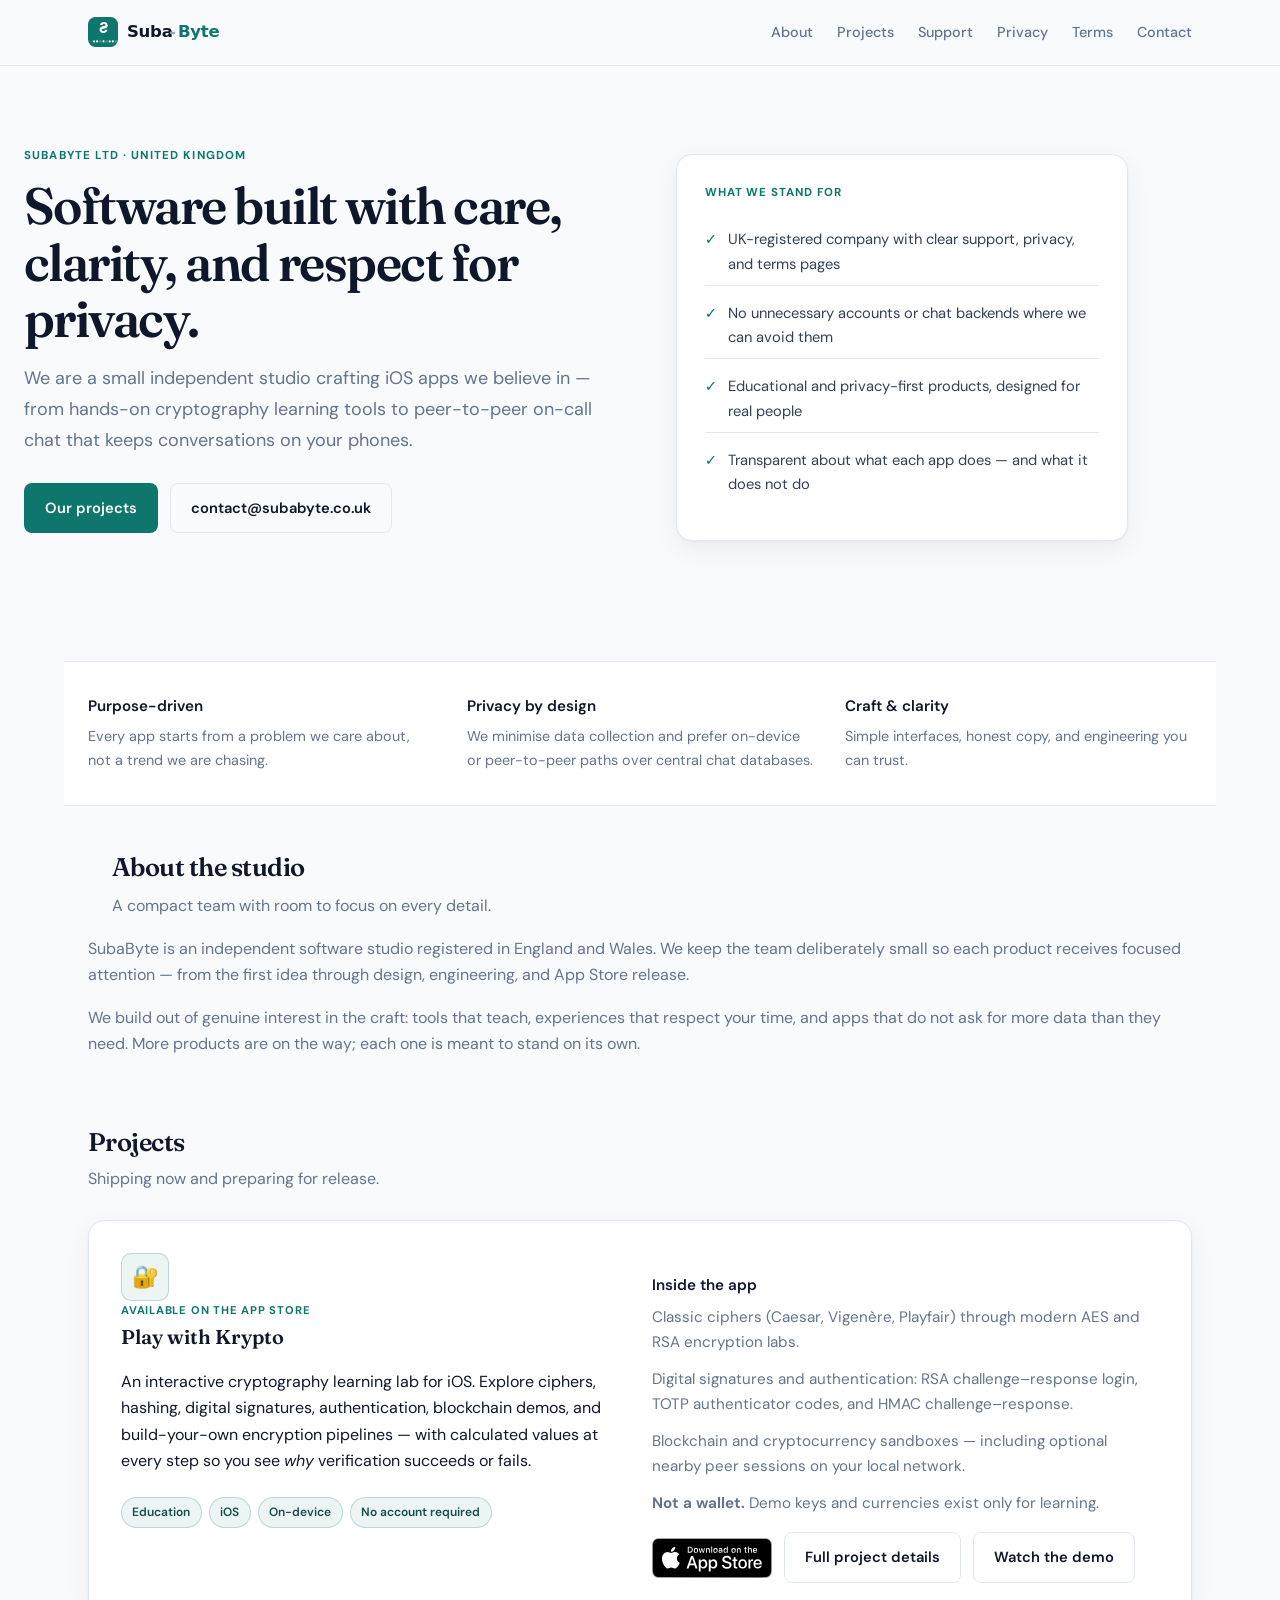
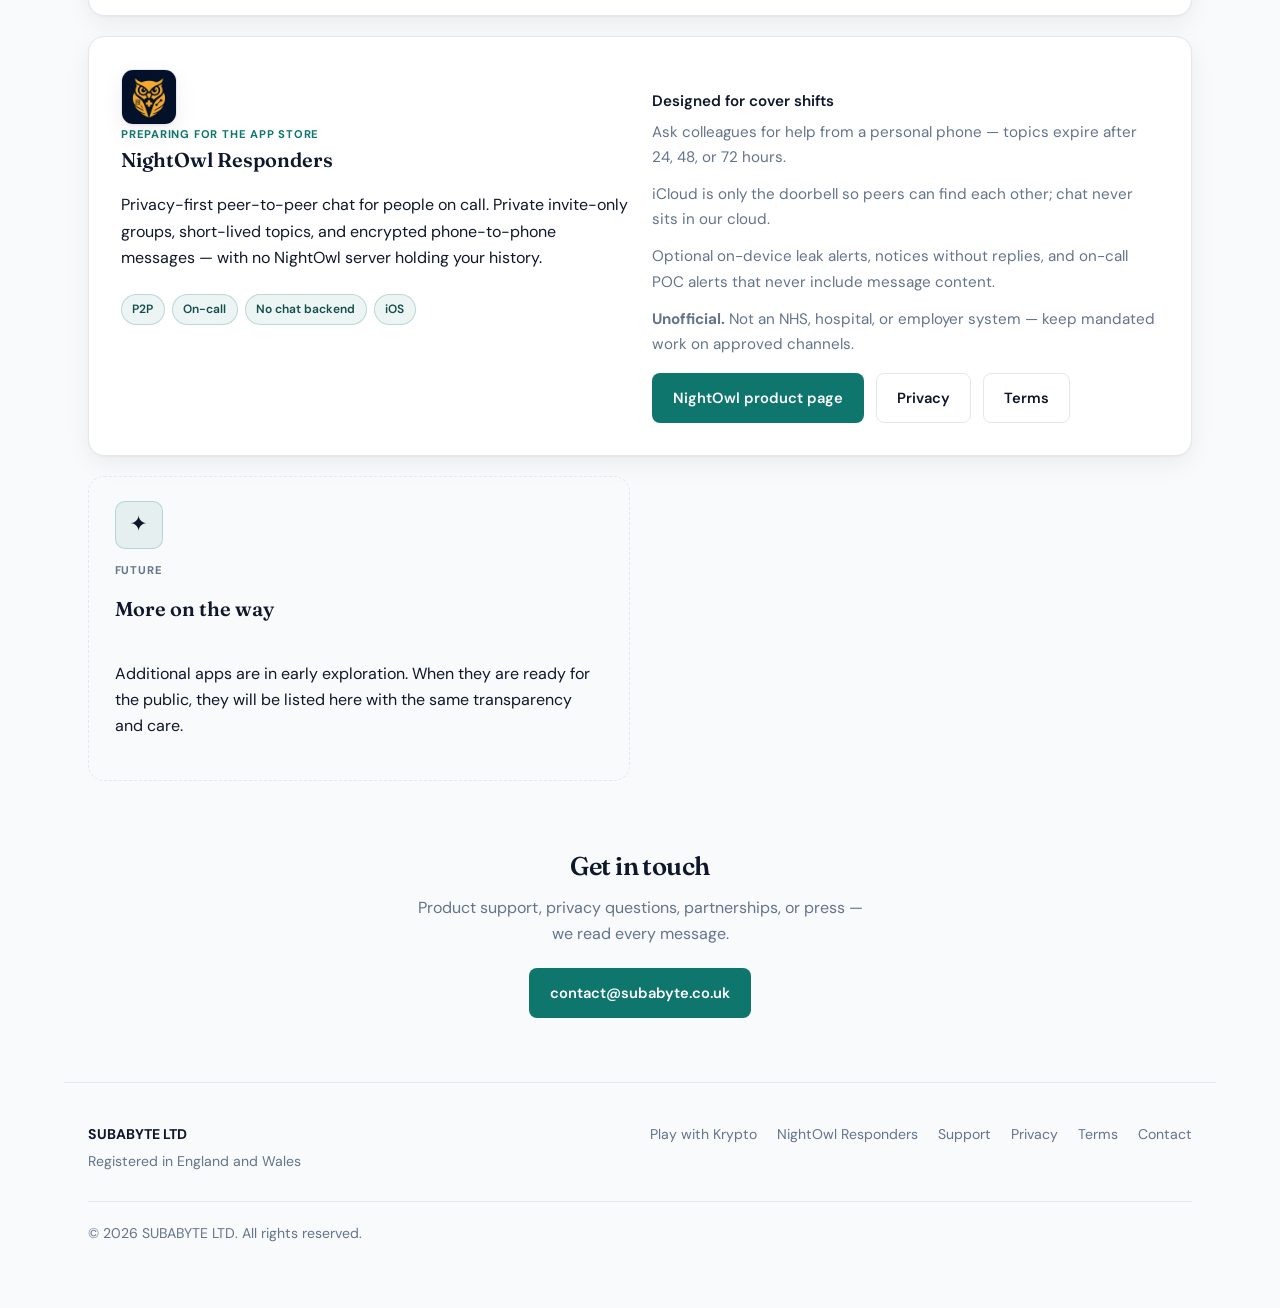
==== commit 2c6b300e: "Make Suba-Byte mark unmistakable and bust logo cache. Use a bold S over an eight-bit row, Suba-Byte " ====
--- a/index.html
+++ b/index.html
@@ -5,7 +5,7 @@
   <meta name="viewport" content="width=device-width, initial-scale=1">
   <title>SubaByte — Independent software studio</title>
   <meta name="description" content="SubaByte LTD builds thoughtful iOS apps from the UK — educational cryptography, privacy-first on-call chat, and more.">
-  <link rel="icon" href="assets/logo-mark.svg" type="image/svg+xml">
+  <link rel="icon" href="assets/logo-mark.svg?v=3" type="image/svg+xml">
   <link rel="preconnect" href="https://fonts.googleapis.com">
   <link rel="preconnect" href="https://fonts.gstatic.com" crossorigin>
   <link href="https://fonts.googleapis.com/css2?family=DM+Sans:ital,opsz,wght@0,9..40,400;0,9..40,500;0,9..40,600;0,9..40,700;1,9..40,400&family=Fraunces:opsz,wght@9..144,500;9..144,600;9..144,700&display=swap" rel="stylesheet">
@@ -15,7 +15,7 @@
   <header class="site-header">
     <div class="site-header__inner">
       <a class="brand" href="index.html">
-        <img src="assets/logo.svg" alt="SubaByte" width="168" height="40">
+        <img src="assets/logo.svg?v=3" alt="SubaByte" width="168" height="40">
       </a>
       <nav>
         <a href="#about">About</a>
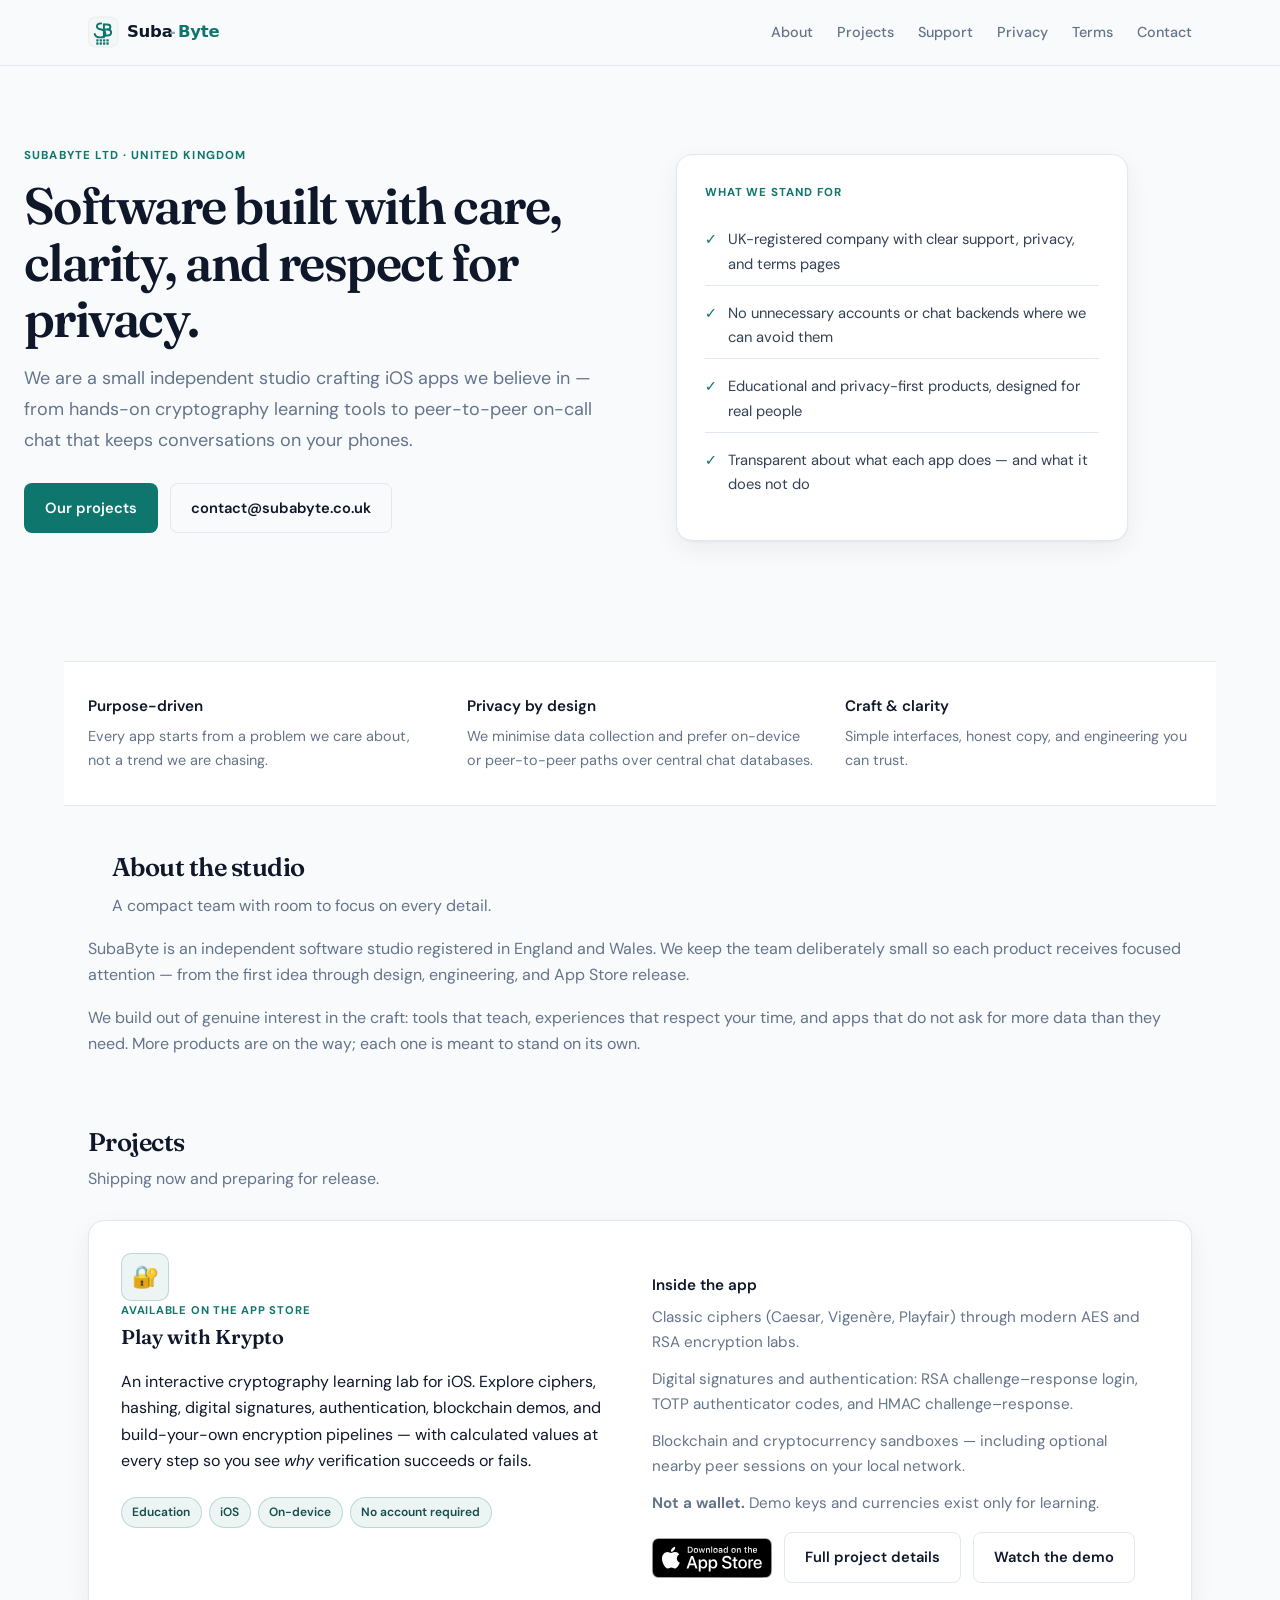
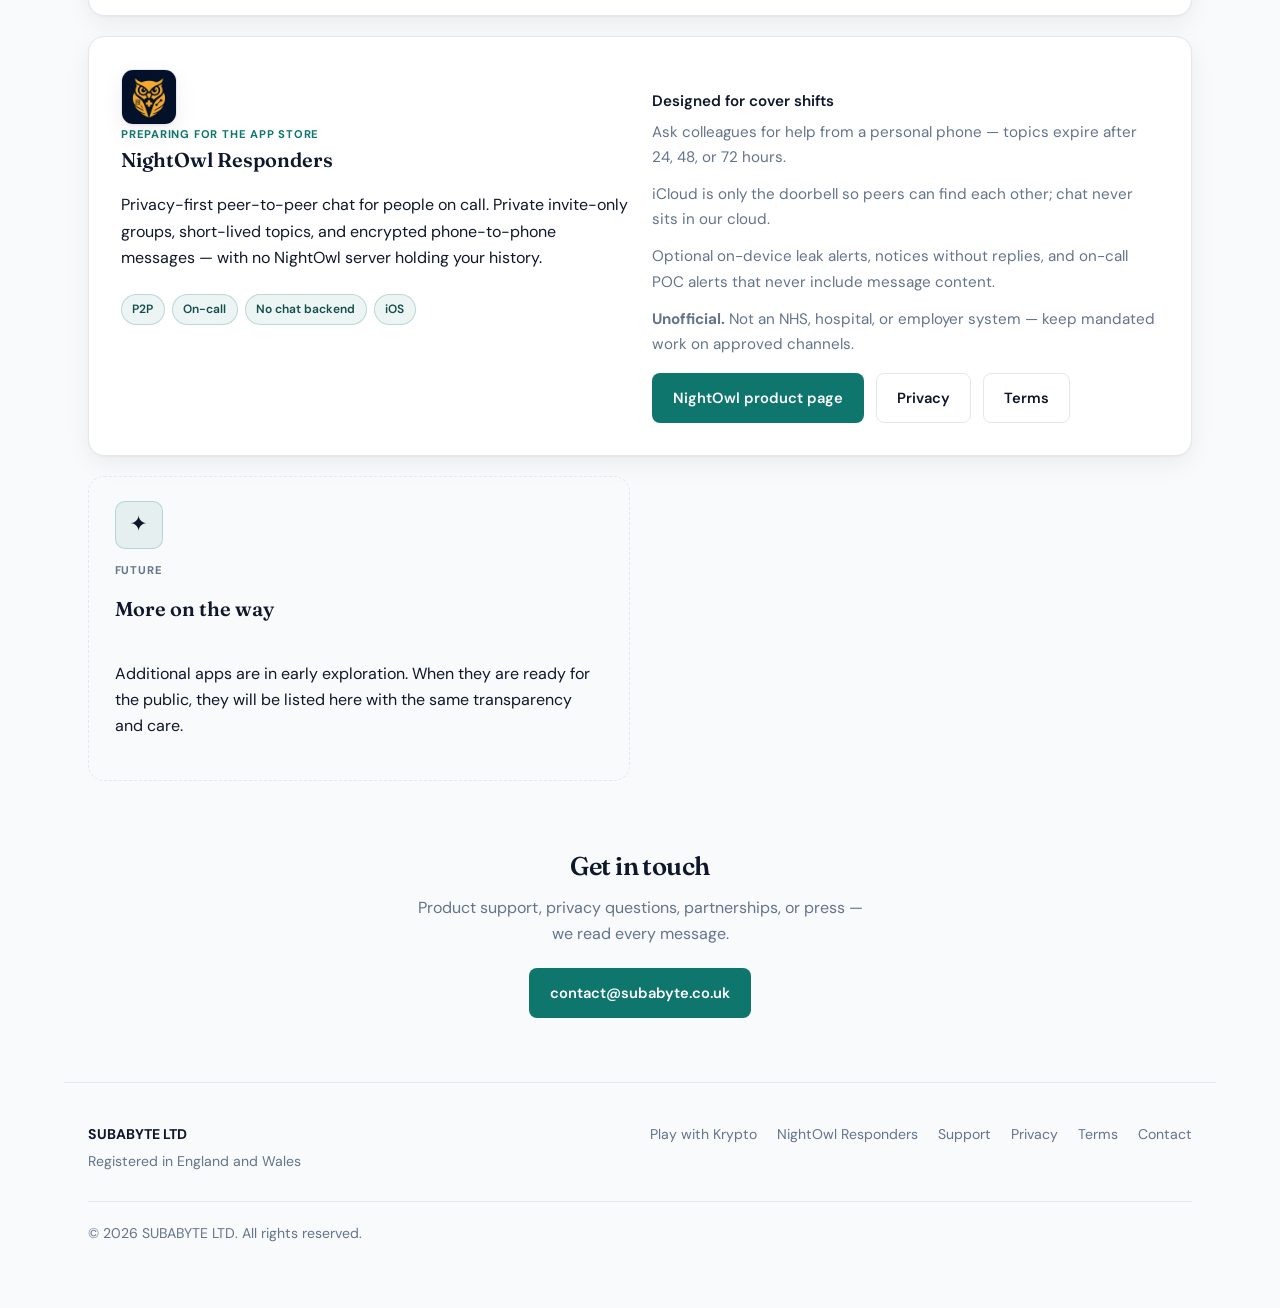
==== commit 6acd2cb7: "Ship SubaByte logo option G (cream SB monogram). Install cream/teal mark for favicon and header word" ====
--- a/index.html
+++ b/index.html
@@ -5,7 +5,8 @@
   <meta name="viewport" content="width=device-width, initial-scale=1">
   <title>SubaByte — Independent software studio</title>
   <meta name="description" content="SubaByte LTD builds thoughtful iOS apps from the UK — educational cryptography, privacy-first on-call chat, and more.">
-  <link rel="icon" href="assets/logo-mark.svg?v=3" type="image/svg+xml">
+  <link rel="icon" href="assets/logo-mark.png?v=4" type="image/png">
+  <link rel="icon" href="assets/logo-mark.svg?v=4" type="image/svg+xml">
   <link rel="preconnect" href="https://fonts.googleapis.com">
   <link rel="preconnect" href="https://fonts.gstatic.com" crossorigin>
   <link href="https://fonts.googleapis.com/css2?family=DM+Sans:ital,opsz,wght@0,9..40,400;0,9..40,500;0,9..40,600;0,9..40,700;1,9..40,400&family=Fraunces:opsz,wght@9..144,500;9..144,600;9..144,700&display=swap" rel="stylesheet">
@@ -15,7 +16,7 @@
   <header class="site-header">
     <div class="site-header__inner">
       <a class="brand" href="index.html">
-        <img src="assets/logo.svg?v=3" alt="SubaByte" width="168" height="40">
+        <img src="assets/logo.svg?v=4" alt="SubaByte" width="168" height="40">
       </a>
       <nav>
         <a href="#about">About</a>
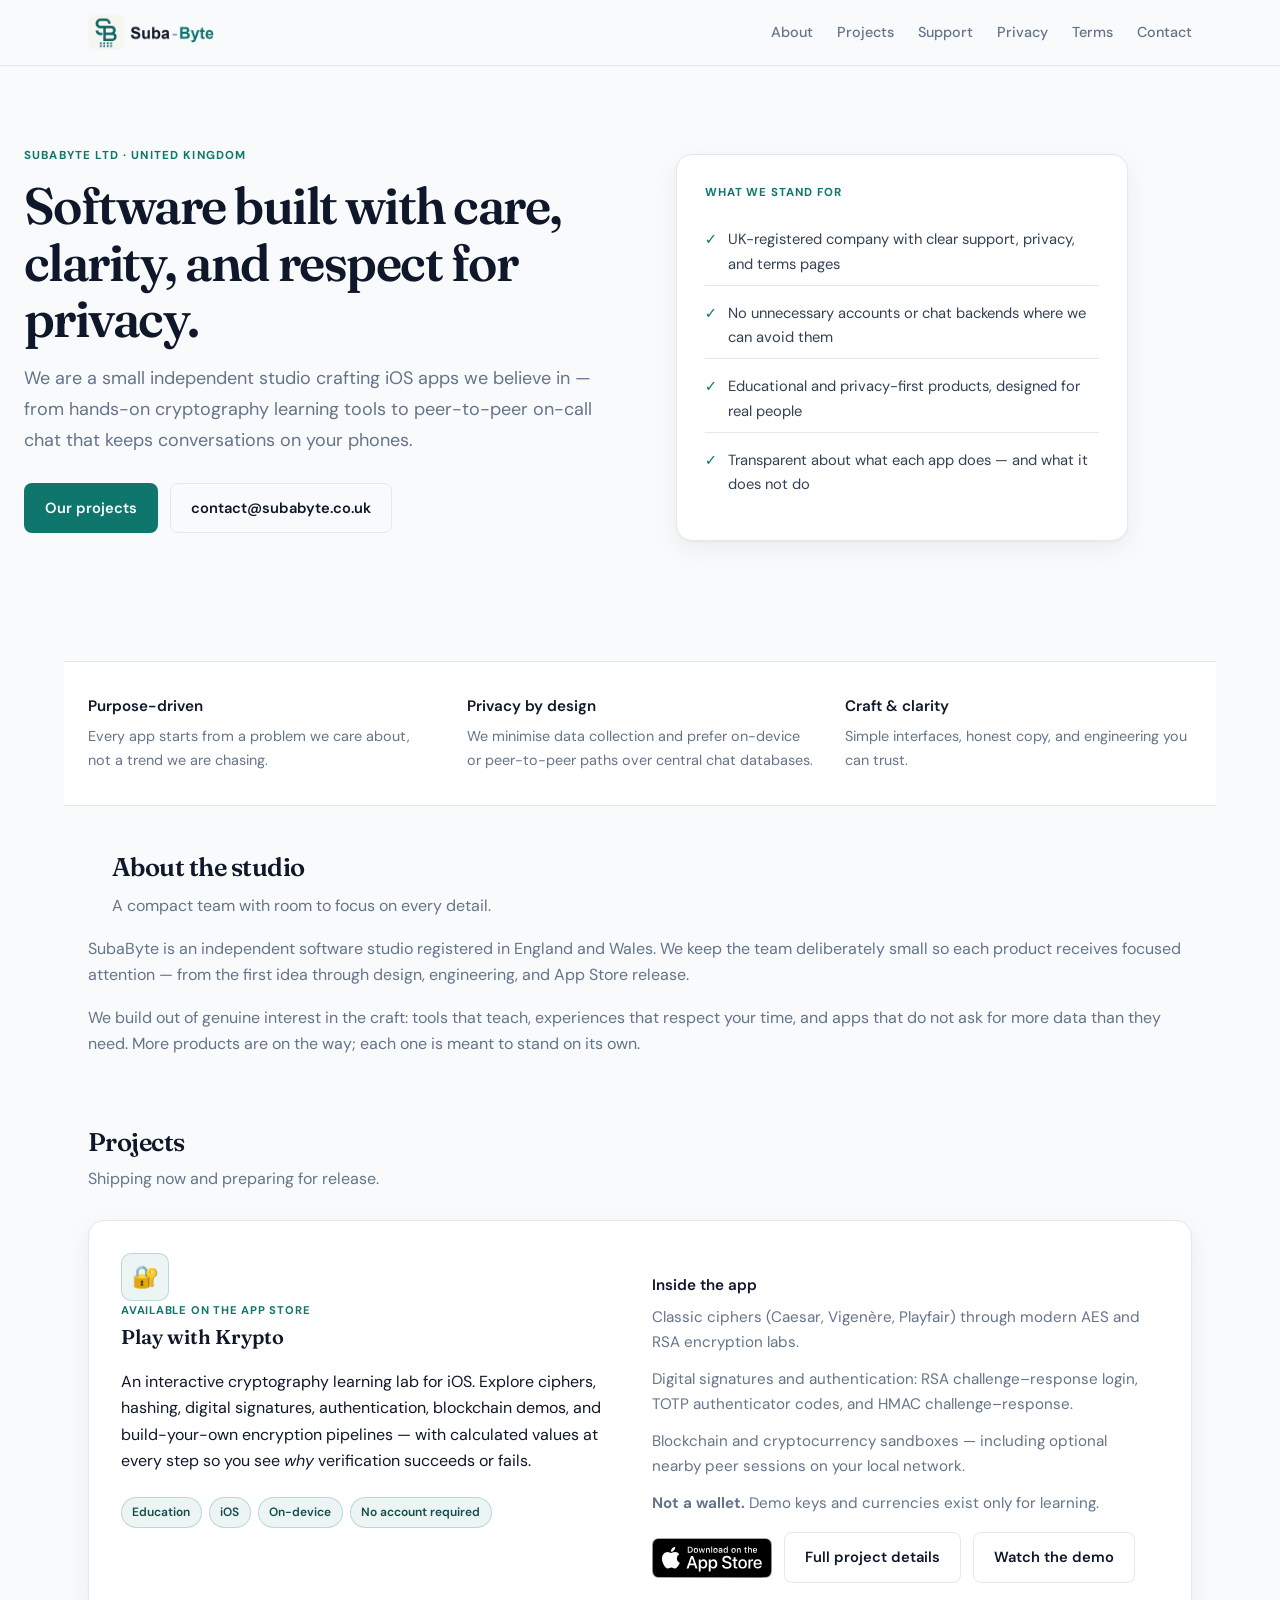
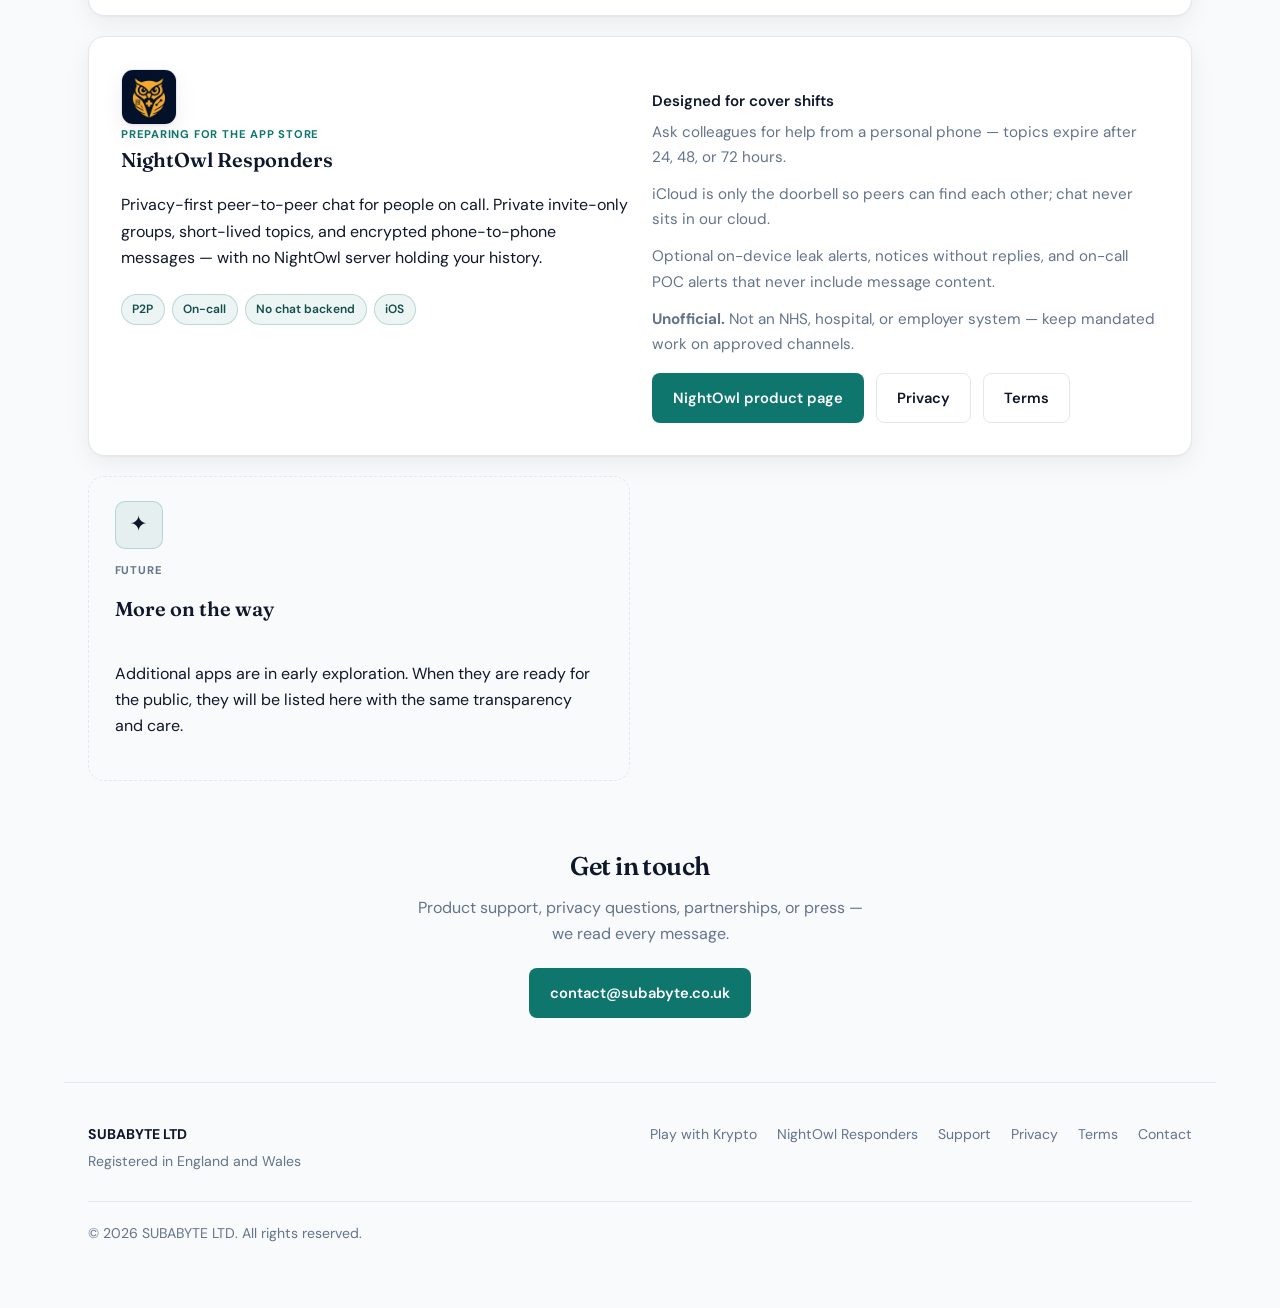
==== commit ff105c30: "Use Option G PNG artwork for the header lockup and favicon. Co-authored-by: Cursor <cursoragent@curs" ====
--- a/index.html
+++ b/index.html
@@ -16,7 +16,7 @@
   <header class="site-header">
     <div class="site-header__inner">
       <a class="brand" href="index.html">
-        <img src="assets/logo.svg?v=4" alt="SubaByte" width="168" height="40">
+        <img src="assets/logo.png?v=4" alt="SubaByte" width="200" height="40">
       </a>
       <nav>
         <a href="#about">About</a>
